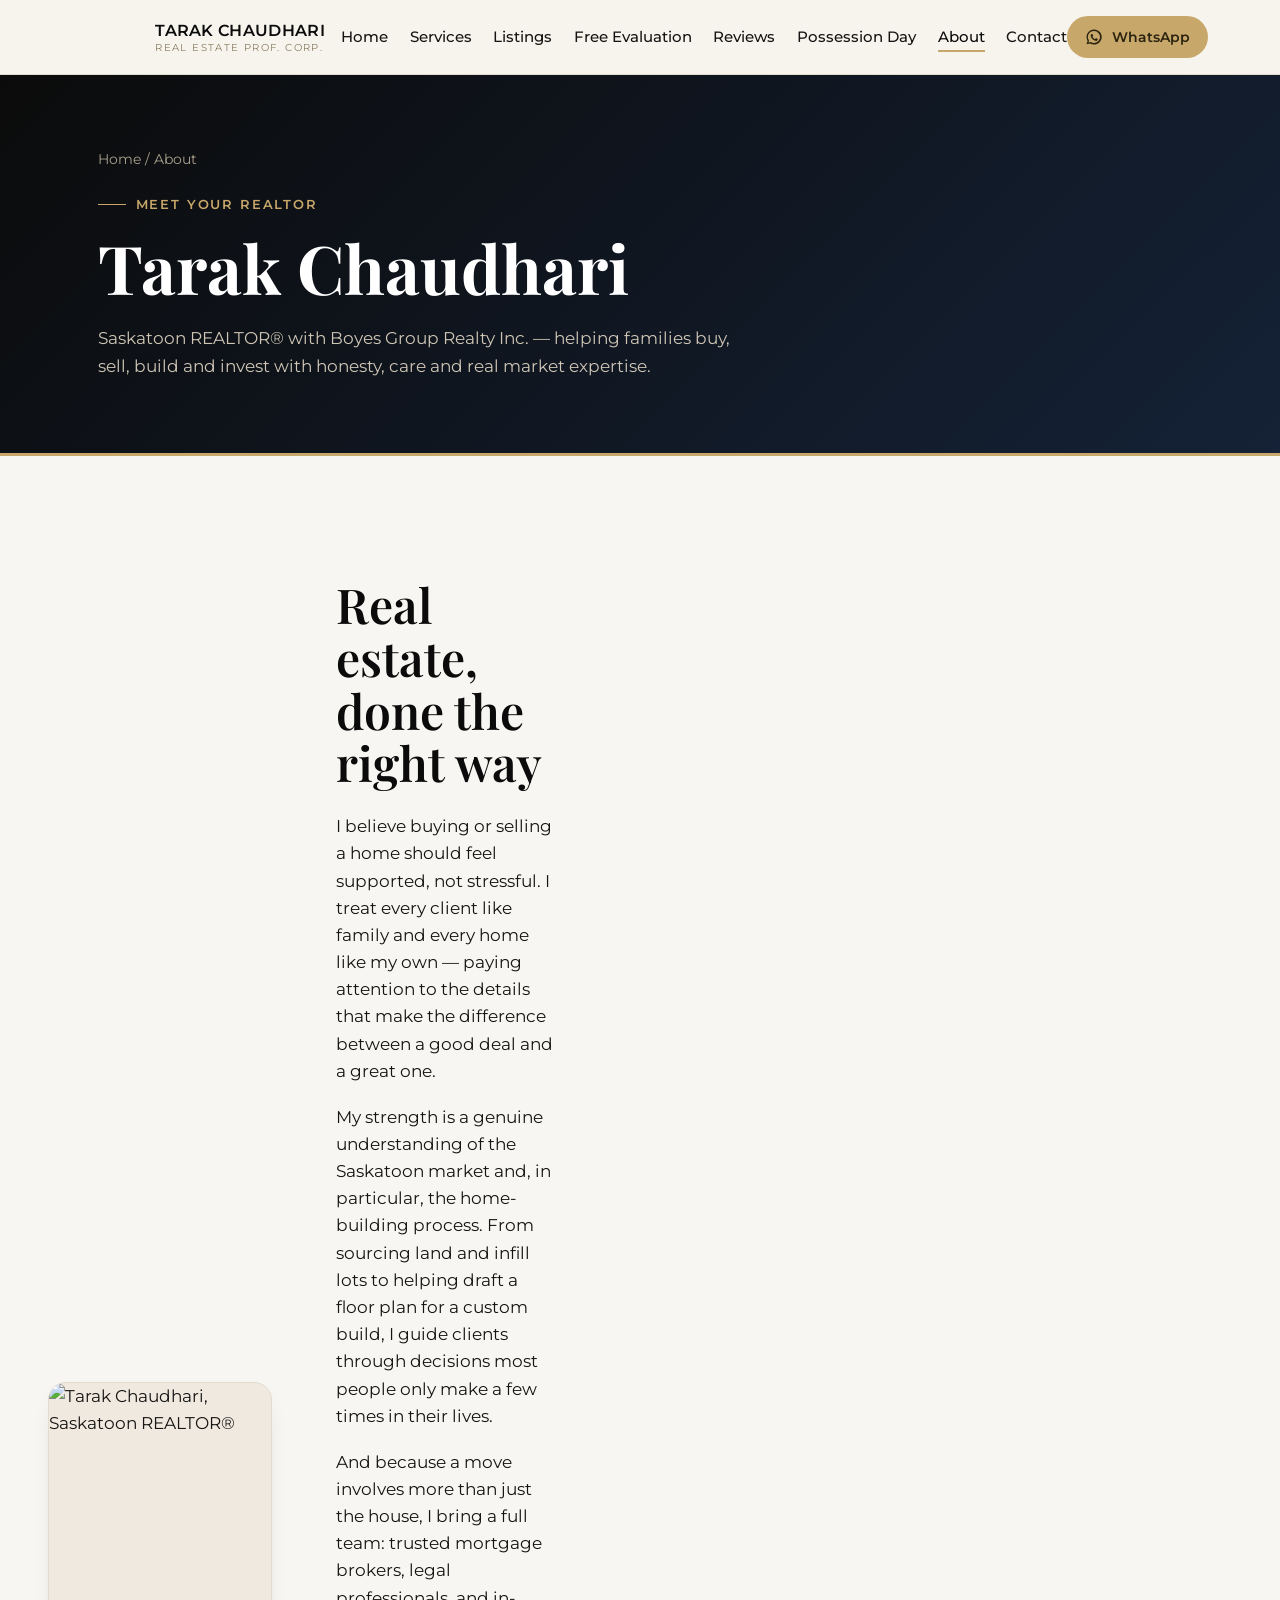
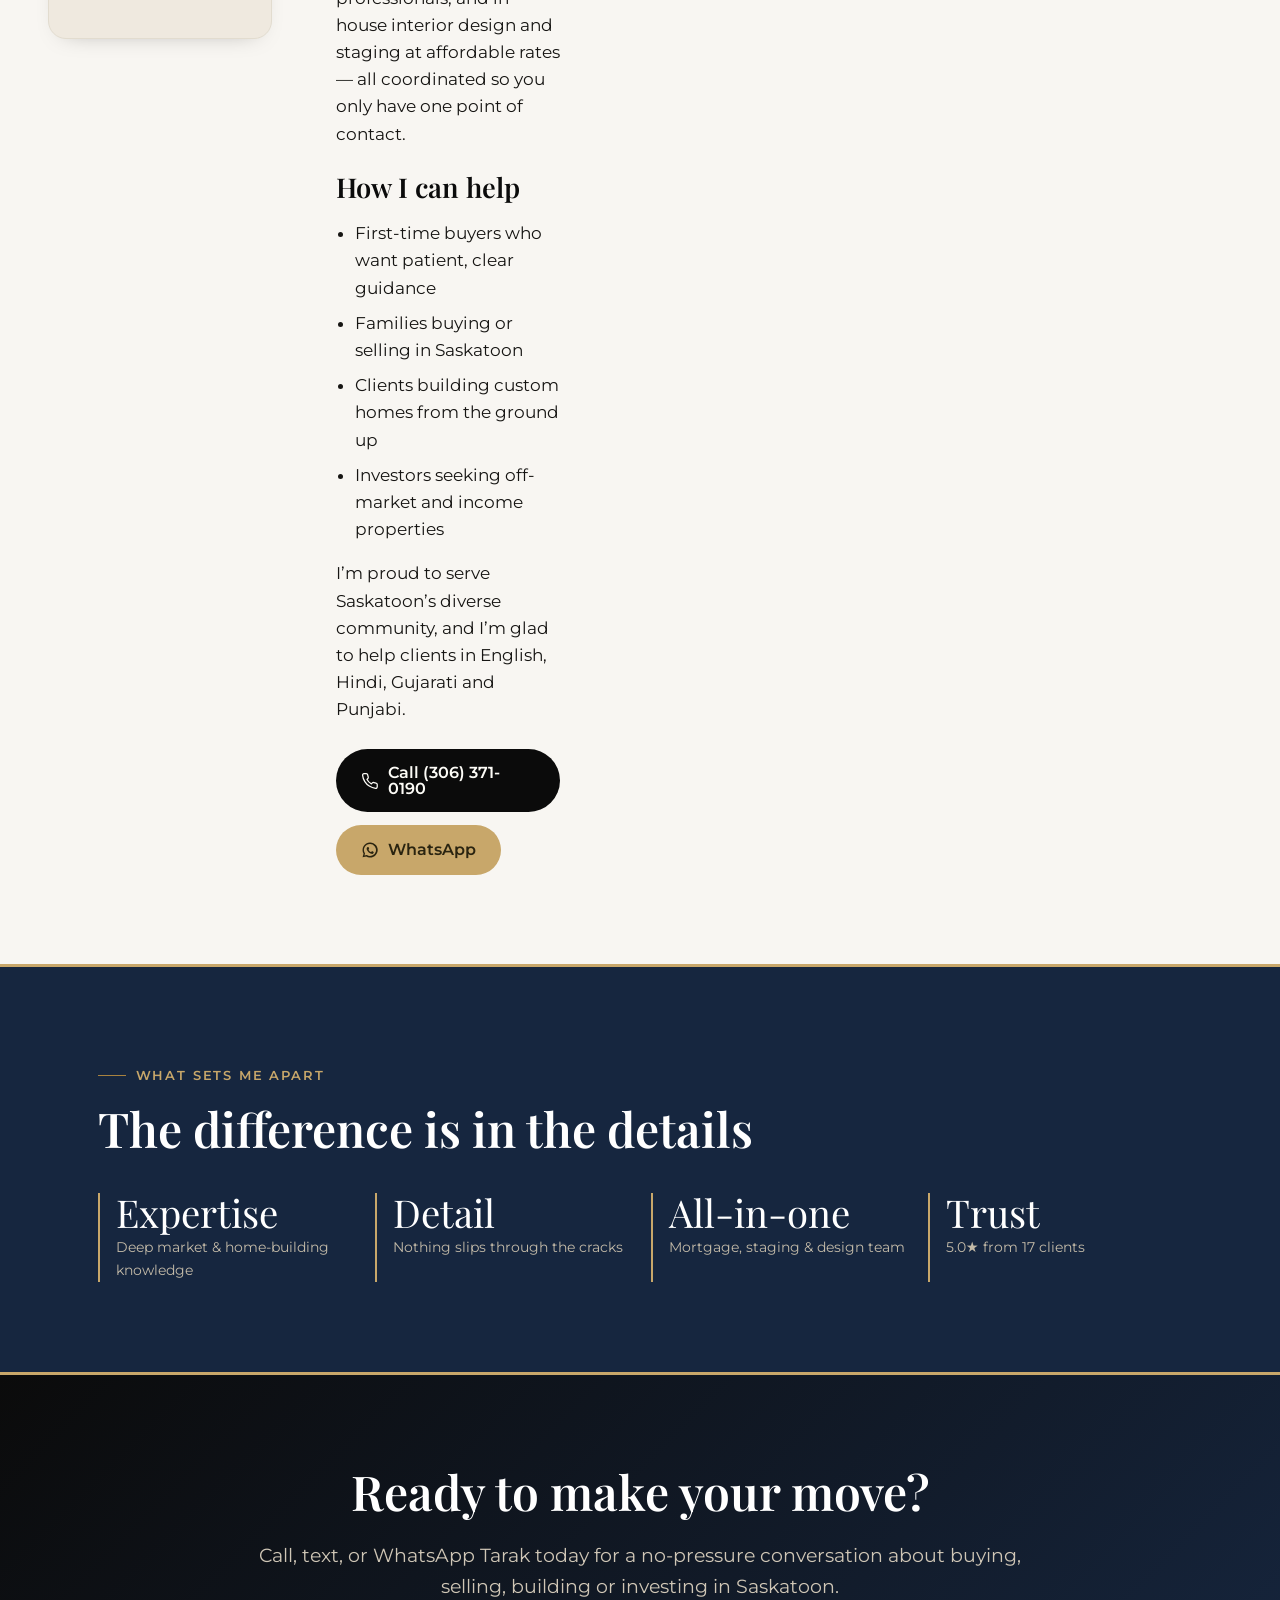
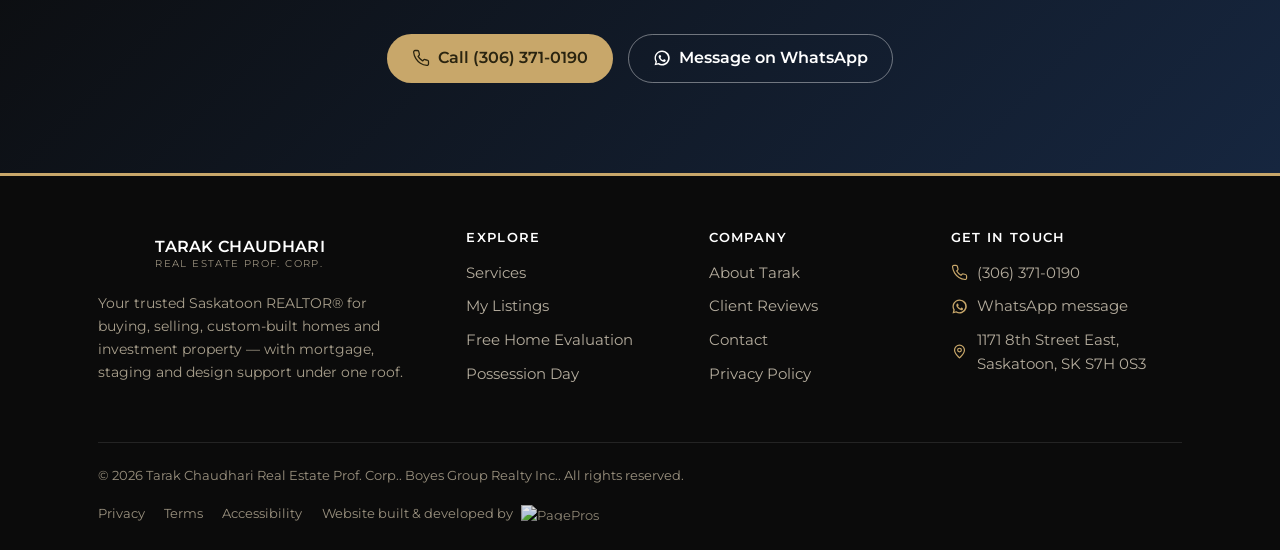
==== about.html @ 8db0b5f3 "Add files via upload" ====
<!DOCTYPE html>
<html lang="en-CA">
<head>
<meta charset="utf-8">
<meta name="viewport" content="width=device-width, initial-scale=1, viewport-fit=cover">
<title>About Tarak Chaudhari | Saskatoon REALTOR® — Boyes Group Realty</title>
<meta name="description" content="Meet Tarak Chaudhari, a Saskatoon REALTOR® with Boyes Group Realty. Deep market and home-building expertise, plus mortgage, staging and design support.">
<link rel="canonical" href="https://tarakchaudhari.ca/about.html">
<meta name="robots" content="index,follow">
<meta name="author" content="Tarak Chaudhari">
<meta name="geo.region" content="CA-SK"><meta name="geo.placename" content="Saskatoon">
<meta property="og:type" content="website">
<meta property="og:title" content="About Tarak Chaudhari | Saskatoon REALTOR® — Boyes Group Realty">
<meta property="og:description" content="Meet Tarak Chaudhari, a Saskatoon REALTOR® with Boyes Group Realty. Deep market and home-building expertise, plus mortgage, staging and design support.">
<meta property="og:url" content="https://tarakchaudhari.ca/about.html">
<meta property="og:site_name" content="Tarak Chaudhari Real Estate Prof. Corp.">
<meta property="og:image" content="https://tarakchaudhari.ca/images/tarak-headshot.jpg">
<meta property="og:locale" content="en_CA">
<meta name="twitter:card" content="summary_large_image">
<meta name="twitter:title" content="About Tarak Chaudhari | Saskatoon REALTOR® — Boyes Group Realty">
<meta name="twitter:description" content="Meet Tarak Chaudhari, a Saskatoon REALTOR® with Boyes Group Realty. Deep market and home-building expertise, plus mortgage, staging and design support.">
<meta name="twitter:image" content="https://tarakchaudhari.ca/images/tarak-headshot.jpg">
<link rel="icon" href="data:image/svg+xml,%3Csvg xmlns='http://www.w3.org/2000/svg' viewBox='0 0 100 100'%3E%3Crect width='100' height='100' rx='20' fill='%230b0b0b'/%3E%3Cpath d='M58 24 H80 V46' fill='none' stroke='%23c8a76a' stroke-width='3'/%3E%3Cpath d='M42 76 H20 V54' fill='none' stroke='%23c8a76a' stroke-width='3'/%3E%3Ctext x='50' y='64' font-family='Georgia,serif' font-weight='600' font-size='40' fill='%23ffffff' text-anchor='middle'%3ETC%3C/text%3E%3C/svg%3E">
<link rel="preconnect" href="https://fonts.googleapis.com">
<link rel="preconnect" href="https://fonts.gstatic.com" crossorigin>
<link href="https://fonts.googleapis.com/css2?family=Playfair+Display:ital,wght@0,400;0,500;0,600;0,700;1,400;1,500&family=Montserrat:wght@400;500;600;700&display=swap" rel="stylesheet">
<link rel="stylesheet" href="styles.css">
<script type="application/ld+json">{"@context": "https://schema.org", "@type": "BreadcrumbList", "itemListElement": [{"@type": "ListItem", "position": 1, "name": "Home", "item": "https://tarakchaudhari.ca/index.html"}, {"@type": "ListItem", "position": 2, "name": "About", "item": "https://tarakchaudhari.ca/about.html"}]}</script>
<script type="application/ld+json">{"@context": "https://schema.org", "@type": "Person", "name": "Tarak Chaudhari", "jobTitle": "REALTOR®", "worksFor": {"@type": "Organization", "name": "Boyes Group Realty Inc."}, "telephone": "+13063710190", "image": "https://tarakchaudhari.ca/images/tarak-headshot.jpg", "knowsLanguage": ["English", "Hindi", "Gujarati", "Punjabi"], "sameAs": ["https://www.facebook.com/tarak.chaudhari.3", "https://www.instagram.com/tarak0190/"]}</script>
</head>
<body>
<header class="site-header">
  <div class="wrap nav">
    <a class="brand" href="index.html" aria-label="Tarak Chaudhari Real Estate Prof. Corp. home">
      <span class="mono-img" aria-hidden="true"></span>
      <span>Tarak Chaudhari<small>Real Estate Prof. Corp.</small></span>
    </a>
    <nav aria-label="Primary">
      <ul class="nav-links"><li><a href="index.html">Home</a></li><li><a href="services.html">Services</a></li><li><a href="listings.html">Listings</a></li><li><a href="evaluation.html">Free Evaluation</a></li><li><a href="testimonials.html">Reviews</a></li><li><a href="possession.html">Possession Day</a></li><li><a href="about.html" class="active">About</a></li><li><a href="contact.html">Contact</a></li></ul>
    </nav>
    <div class="nav-cta">
      <a class="btn btn-ghost" href="tel:+13063710190"><svg viewBox="0 0 24 24" fill="none" stroke="currentColor" stroke-width="1.7" stroke-linecap="round" stroke-linejoin="round"><path d="M22 16.9v3a2 2 0 0 1-2.2 2 19.8 19.8 0 0 1-8.6-3 19.5 19.5 0 0 1-6-6 19.8 19.8 0 0 1-3-8.6A2 2 0 0 1 4.1 2h3a2 2 0 0 1 2 1.7c.1 1 .4 1.9.7 2.8a2 2 0 0 1-.5 2.1L8.1 9.9a16 16 0 0 0 6 6l1.3-1.3a2 2 0 0 1 2.1-.5c.9.3 1.8.6 2.8.7a2 2 0 0 1 1.7 2z"/></svg> (306) 371-0190</a>
      <a class="btn btn-gold" href="https://wa.me/13063710190" target="_blank" rel="noopener" aria-label="Message on WhatsApp"><svg viewBox="0 0 24 24" fill="currentColor"><path d="M12 2a10 10 0 0 0-8.6 15l-1.3 4.8 4.9-1.3A10 10 0 1 0 12 2zm0 2a8 8 0 1 1-4.2 14.8l-.3-.2-2.9.8.8-2.8-.2-.3A8 8 0 0 1 12 4zm4.6 10.3c-.2-.1-1.4-.7-1.6-.8s-.4-.1-.5.1-.6.8-.8 1-.3.2-.5.1a6.5 6.5 0 0 1-1.9-1.2 7.2 7.2 0 0 1-1.3-1.7c-.1-.2 0-.4.1-.5l.4-.4.3-.4v-.4c0-.1-.5-1.3-.7-1.8s-.4-.4-.5-.4h-.5a.9.9 0 0 0-.7.3 2.8 2.8 0 0 0-.9 2.1 4.9 4.9 0 0 0 1 2.6 11 11 0 0 0 4.3 3.8c2 .8 2 .6 2.4.5a2.4 2.4 0 0 0 1.6-1.1 2 2 0 0 0 .1-1.1z"/></svg> <span class="wa-txt">WhatsApp</span></a>
    </div>
    <button class="nav-toggle" aria-label="Menu" aria-expanded="false"><span></span><span></span><span></span></button>
  </div>
</header>

<section class="page-hero">
  <div class="wrap">
    <div class="crumb"><a href="index.html">Home</a> / About</div>
    <span class="eyebrow">Meet your realtor</span>
    <h1>Tarak Chaudhari</h1>
    <p>Saskatoon REALTOR® with Boyes Group Realty Inc. — helping families buy, sell, build and invest with honesty, care and real market expertise.</p>
  </div>
</section>

<section class="split">
  <div class="wrap split">
    <div class="split-media" style="aspect-ratio:4/4.6"><img src="images/tarak-headshot.jpg" alt="Tarak Chaudhari, Saskatoon REALTOR®"></div>
    <div class="prose">
      <h2>Real estate, done the right way</h2>
      <p>I believe buying or selling a home should feel supported, not stressful. I treat every client like family and every home like my own — paying attention to the details that make the difference between a good deal and a great one.</p>
      <p>My strength is a genuine understanding of the Saskatoon market and, in particular, the home-building process. From sourcing land and infill lots to helping draft a floor plan for a custom build, I guide clients through decisions most people only make a few times in their lives.</p>
      <p>And because a move involves more than just the house, I bring a full team: trusted mortgage brokers, legal professionals, and in-house interior design and staging at affordable rates — all coordinated so you only have one point of contact.</p>
      <h3>How I can help</h3>
      <ul>
        <li>First-time buyers who want patient, clear guidance</li>
        <li>Families buying or selling in Saskatoon</li>
        <li>Clients building custom homes from the ground up</li>
        <li>Investors seeking off-market and income properties</li>
      </ul>
      <p>I’m proud to serve Saskatoon’s diverse community, and I’m glad to help clients in English, Hindi, Gujarati and Punjabi.</p>
      <div style="margin-top:1.6rem;display:flex;gap:.8rem;flex-wrap:wrap">
        <a class="btn btn-primary" href="tel:+13063710190"><svg viewBox="0 0 24 24" fill="none" stroke="currentColor" stroke-width="1.7" stroke-linecap="round" stroke-linejoin="round"><path d="M22 16.9v3a2 2 0 0 1-2.2 2 19.8 19.8 0 0 1-8.6-3 19.5 19.5 0 0 1-6-6 19.8 19.8 0 0 1-3-8.6A2 2 0 0 1 4.1 2h3a2 2 0 0 1 2 1.7c.1 1 .4 1.9.7 2.8a2 2 0 0 1-.5 2.1L8.1 9.9a16 16 0 0 0 6 6l1.3-1.3a2 2 0 0 1 2.1-.5c.9.3 1.8.6 2.8.7a2 2 0 0 1 1.7 2z"/></svg> Call (306) 371-0190</a>
        <a class="btn btn-gold" href="https://wa.me/13063710190" target="_blank" rel="noopener"><svg viewBox="0 0 24 24" fill="currentColor"><path d="M12 2a10 10 0 0 0-8.6 15l-1.3 4.8 4.9-1.3A10 10 0 1 0 12 2zm0 2a8 8 0 1 1-4.2 14.8l-.3-.2-2.9.8.8-2.8-.2-.3A8 8 0 0 1 12 4zm4.6 10.3c-.2-.1-1.4-.7-1.6-.8s-.4-.1-.5.1-.6.8-.8 1-.3.2-.5.1a6.5 6.5 0 0 1-1.9-1.2 7.2 7.2 0 0 1-1.3-1.7c-.1-.2 0-.4.1-.5l.4-.4.3-.4v-.4c0-.1-.5-1.3-.7-1.8s-.4-.4-.5-.4h-.5a.9.9 0 0 0-.7.3 2.8 2.8 0 0 0-.9 2.1 4.9 4.9 0 0 0 1 2.6 11 11 0 0 0 4.3 3.8c2 .8 2 .6 2.4.5a2.4 2.4 0 0 0 1.6-1.1 2 2 0 0 0 .1-1.1z"/></svg> WhatsApp</a>
      </div>
    </div>
  </div>
</section>

<section class="band">
  <div class="wrap">
    <span class="eyebrow" style="color:var(--gold)">What sets me apart</span>
    <h2>The difference is in the details</h2>
    <div class="band-grid">
      <div class="band-stat"><div class="n">Expertise</div><div class="l">Deep market &amp; home-building knowledge</div></div>
      <div class="band-stat"><div class="n">Detail</div><div class="l">Nothing slips through the cracks</div></div>
      <div class="band-stat"><div class="n">All-in-one</div><div class="l">Mortgage, staging &amp; design team</div></div>
      <div class="band-stat"><div class="n">Trust</div><div class="l">5.0★ from 17 clients</div></div>
    </div>
  </div>
</section>

<section class="cta-final">
  <div class="wrap">
    <h2>Ready to make your move?</h2>
    <p class="lead">Call, text, or WhatsApp Tarak today for a no-pressure conversation about buying, selling, building or investing in Saskatoon.</p>
    <div class="cta-row">
      <a class="btn btn-gold" href="tel:+13063710190"><svg viewBox="0 0 24 24" fill="none" stroke="currentColor" stroke-width="1.7" stroke-linecap="round" stroke-linejoin="round"><path d="M22 16.9v3a2 2 0 0 1-2.2 2 19.8 19.8 0 0 1-8.6-3 19.5 19.5 0 0 1-6-6 19.8 19.8 0 0 1-3-8.6A2 2 0 0 1 4.1 2h3a2 2 0 0 1 2 1.7c.1 1 .4 1.9.7 2.8a2 2 0 0 1-.5 2.1L8.1 9.9a16 16 0 0 0 6 6l1.3-1.3a2 2 0 0 1 2.1-.5c.9.3 1.8.6 2.8.7a2 2 0 0 1 1.7 2z"/></svg> Call (306) 371-0190</a>
      <a class="btn btn-ghost" style="color:#fff;border-color:rgba(255,255,255,.4)" href="https://wa.me/13063710190" target="_blank" rel="noopener"><svg viewBox="0 0 24 24" fill="currentColor"><path d="M12 2a10 10 0 0 0-8.6 15l-1.3 4.8 4.9-1.3A10 10 0 1 0 12 2zm0 2a8 8 0 1 1-4.2 14.8l-.3-.2-2.9.8.8-2.8-.2-.3A8 8 0 0 1 12 4zm4.6 10.3c-.2-.1-1.4-.7-1.6-.8s-.4-.1-.5.1-.6.8-.8 1-.3.2-.5.1a6.5 6.5 0 0 1-1.9-1.2 7.2 7.2 0 0 1-1.3-1.7c-.1-.2 0-.4.1-.5l.4-.4.3-.4v-.4c0-.1-.5-1.3-.7-1.8s-.4-.4-.5-.4h-.5a.9.9 0 0 0-.7.3 2.8 2.8 0 0 0-.9 2.1 4.9 4.9 0 0 0 1 2.6 11 11 0 0 0 4.3 3.8c2 .8 2 .6 2.4.5a2.4 2.4 0 0 0 1.6-1.1 2 2 0 0 0 .1-1.1z"/></svg> Message on WhatsApp</a>
    </div>
  </div>
</section>
<footer class="site-footer">
  <div class="wrap">
    <div class="foot-grid">
      <div class="foot-brand">
        <a class="brand" href="index.html"><span class="mono-img" aria-hidden="true"></span><span>Tarak Chaudhari<small>Real Estate Prof. Corp.</small></span></a>
        <p>Your trusted Saskatoon REALTOR® for buying, selling, custom-built homes and investment property — with mortgage, staging and design support under one roof.</p>
      </div>
      <div><h4>Explore</h4><ul><li><a href="services.html">Services</a></li><li><a href="listings.html">My Listings</a></li><li><a href="evaluation.html">Free Home Evaluation</a></li><li><a href="possession.html">Possession Day</a></li></ul></div><div><h4>Company</h4><ul><li><a href="about.html">About Tarak</a></li><li><a href="testimonials.html">Client Reviews</a></li><li><a href="contact.html">Contact</a></li><li><a href="privacy.html">Privacy Policy</a></li></ul></div>
      <div class="foot-contact">
        <h4>Get in touch</h4>
        <ul>
          <li><a href="tel:+13063710190"><svg viewBox="0 0 24 24" fill="none" stroke="currentColor" stroke-width="1.7" stroke-linecap="round" stroke-linejoin="round"><path d="M22 16.9v3a2 2 0 0 1-2.2 2 19.8 19.8 0 0 1-8.6-3 19.5 19.5 0 0 1-6-6 19.8 19.8 0 0 1-3-8.6A2 2 0 0 1 4.1 2h3a2 2 0 0 1 2 1.7c.1 1 .4 1.9.7 2.8a2 2 0 0 1-.5 2.1L8.1 9.9a16 16 0 0 0 6 6l1.3-1.3a2 2 0 0 1 2.1-.5c.9.3 1.8.6 2.8.7a2 2 0 0 1 1.7 2z"/></svg><span>(306) 371-0190</span></a></li>
          <li><a href="https://wa.me/13063710190" target="_blank" rel="noopener"><svg viewBox="0 0 24 24" fill="currentColor"><path d="M12 2a10 10 0 0 0-8.6 15l-1.3 4.8 4.9-1.3A10 10 0 1 0 12 2zm0 2a8 8 0 1 1-4.2 14.8l-.3-.2-2.9.8.8-2.8-.2-.3A8 8 0 0 1 12 4zm4.6 10.3c-.2-.1-1.4-.7-1.6-.8s-.4-.1-.5.1-.6.8-.8 1-.3.2-.5.1a6.5 6.5 0 0 1-1.9-1.2 7.2 7.2 0 0 1-1.3-1.7c-.1-.2 0-.4.1-.5l.4-.4.3-.4v-.4c0-.1-.5-1.3-.7-1.8s-.4-.4-.5-.4h-.5a.9.9 0 0 0-.7.3 2.8 2.8 0 0 0-.9 2.1 4.9 4.9 0 0 0 1 2.6 11 11 0 0 0 4.3 3.8c2 .8 2 .6 2.4.5a2.4 2.4 0 0 0 1.6-1.1 2 2 0 0 0 .1-1.1z"/></svg><span>WhatsApp message</span></a></li>
          <li><a href="https://maps.google.com/?q=1171+8th+Street+East,+Saskatoon,+SK+S7H+0S3" target="_blank" rel="noopener"><svg viewBox="0 0 24 24" fill="none" stroke="currentColor" stroke-width="1.7" stroke-linecap="round" stroke-linejoin="round"><path d="M12 21s7-6.2 7-11a7 7 0 1 0-14 0c0 4.8 7 11 7 11z"/><circle cx="12" cy="10" r="2.6"/></svg><span>1171 8th Street East, Saskatoon, SK S7H 0S3</span></a></li>
        </ul>
      </div>
    </div>
    <div class="foot-bottom">
      <span>© <span id="year">2026</span> Tarak Chaudhari Real Estate Prof. Corp.. Boyes Group Realty Inc.. All rights reserved.</span>
      <span style="display:flex;gap:1.2rem;align-items:center;flex-wrap:wrap">
        <a href="privacy.html">Privacy</a><a href="terms.html">Terms</a><a href="accessibility.html">Accessibility</a>
        <a class="built-by" href="https://pagepros.io" target="_blank" rel="noopener">
          Website built &amp; developed by <img src="images/pagepros-logo-white.png" alt="PagePros">
        </a>
      </span>
    </div>
  </div>
</footer>
<script src="main.js"></script>
</body>
</html>
---- styles.css ----
/* ============================================================
   Tarak Chaudhari Real Estate Prof. Corp. — site styles
   Palette: black / charcoal / gold on warm off-white
   Type: Playfair Display (display serif) + Montserrat (UI/body)
   ============================================================ */

:root{
  --ink:#0b0b0b;        /* near-black — brand anchor */
  --ink-800:#0b0b0b31;
  --ink-soft:#2a2a2a;   /* charcoal */
  --gold:#c8a76a;        /* brand gold */
  --gold-deep:#a8823f;
  --gold-bright:#d9b878;
  --navy:#16263f;        /* deep navy — secondary dark */
  --navy-soft:#1f3350;
  --sage:#8a7d64;        /* muted taupe for secondary on dark */
  --bone:#f8f6f2;        /* page background (off-white) */
  --bone-2:#efe9df;
  --champagne-bg:#f2ebdd; /* warm tinted section bg */
  --paper:#fffefb;
  --char:#161513;        /* text */
  --char-60:#56524b;
  --line:#e2dccf;
  --champagne:#e9dcc5;
  --white:#ffffff;
  --shadow:0 18px 50px -24px rgba(11,11,11,.4);
  --shadow-sm:0 8px 24px -16px rgba(11,11,11,.35);
  --radius:14px;
  --maxw:1180px;
  color-scheme: light;
}

*{box-sizing:border-box}
html{scroll-behavior:smooth; -webkit-text-size-adjust:100%}
body{
  margin:0;
  background:var(--bone);
  color:var(--char);
  font-family:"Montserrat",system-ui,-apple-system,"Segoe UI",Roboto,sans-serif;
  font-size:17px;
  line-height:1.6;
  -webkit-font-smoothing:antialiased;
}
@media (prefers-reduced-motion: reduce){
  *{animation:none!important;transition:none!important;scroll-behavior:auto!important}
}

h1,h2,h3,h4{
  font-family:"Playfair Display",Georgia,"Times New Roman",serif;
  font-weight:600;
  line-height:1.1;
  letter-spacing:0;
  color:var(--ink);
  margin:0 0 .5em;
}
h1{font-size:clamp(2.5rem,5.6vw,4.2rem);font-weight:700}
h2{font-size:clamp(2rem,4vw,3rem)}
h3{font-size:clamp(1.3rem,2.4vw,1.7rem)}
p{margin:0 0 1.1em}
a{color:var(--ink);text-decoration:none}
img{max-width:100%;display:block}

.wrap{max-width:var(--maxw);margin:0 auto;padding:0 clamp(20px,5vw,48px)}
.eyebrow{
  font-family:"Montserrat",sans-serif;
  font-size:.82rem;font-weight:600;letter-spacing:.14em;
  text-transform:uppercase;color:var(--gold-deep);
  display:inline-flex;align-items:center;gap:.6rem;margin:0 0 1rem;
}
.eyebrow::before{content:"";width:28px;height:1px;background:var(--gold-deep)}
.lead{font-size:1.18rem;color:var(--char-60);max-width:60ch}

/* buttons */
.btn{
  display:inline-flex;align-items:center;gap:.55rem;
  font-family:"Montserrat",sans-serif;font-weight:600;font-size:1rem;
  padding:.92rem 1.5rem;border-radius:999px;cursor:pointer;
  border:1.5px solid transparent;transition:transform .18s ease, background .18s ease, color .18s ease,border-color .18s ease;
  line-height:1;
}
.btn:hover{transform:translateY(-2px)}
.btn-primary{background:var(--ink);color:#fdfcf7}
.btn-primary:hover{background:var(--ink-soft)}
.btn-gold{background:var(--gold);color:#2a2410}
.btn-gold:hover{background:var(--gold-deep);color:#fff}
.btn-ghost{background:transparent;color:var(--ink);border-color:var(--line)}
.btn-ghost:hover{border-color:var(--ink);background:rgba(11,11,11,.05)}
.btn svg{width:18px;height:18px}

/* ---------- header ---------- */
.site-header{
  position:sticky;top:0;z-index:60;
  background:rgba(246,243,236,.82);
  backdrop-filter:saturate(1.3) blur(12px);
  border-bottom:1px solid var(--line);
}
.nav{display:flex;align-items:center;justify-content:space-between;height:74px}
.brand{display:flex;align-items:center;gap:.7rem;font-family:"Montserrat",sans-serif;font-weight:600;color:var(--ink);font-size:1.02rem;letter-spacing:.02em;line-height:1.15;flex:none;margin-right:1rem;text-transform:uppercase}
.brand .mono-img{width:46px;height:46px;flex:none;display:block;background:url("images/tc-monogram-dark.png") center/contain no-repeat}
.brand small{display:block;font-family:"Montserrat",sans-serif;font-weight:400;font-size:.62rem;letter-spacing:.14em;text-transform:uppercase;color:var(--sage);margin-top:2px}
.nav-links{display:flex;align-items:center;gap:1.35rem;list-style:none;margin:0;padding:0}
.nav-links a{font-size:.92rem;font-weight:500;color:var(--char);position:relative;white-space:nowrap}
.nav-links a:hover{color:var(--ink)}
.nav-links a.active{color:var(--ink)}
.nav-links a.active::after{content:"";position:absolute;left:0;right:0;bottom:-6px;height:2px;background:var(--gold)}
.nav-cta{display:flex;align-items:center;gap:.6rem;flex:none}
.nav-cta .btn{padding:.7rem 1.05rem;font-size:.9rem;white-space:nowrap}
.nav-toggle{display:none;background:none;border:0;cursor:pointer;padding:8px}
.nav-toggle span{display:block;width:24px;height:2px;background:var(--ink);margin:5px 0;transition:.25s}
.nav-cta .btn-ghost{display:none}
@media (min-width:1400px){.nav-cta .btn-ghost{display:inline-flex}}
@media (max-width:1040px){
  .nav-links{display:none}
  .nav-toggle{display:block}
  .nav-links.open{
    display:flex;flex-direction:column;position:absolute;top:74px;left:0;right:0;
    background:var(--bone);border-bottom:1px solid var(--line);padding:1.2rem 24px 1.6rem;gap:1.1rem;align-items:flex-start;z-index:70;
  }
  .nav-links.open a{font-size:1.05rem}
}
@media (max-width:480px){
  .nav .wa-txt{display:none}
  .nav-cta .btn-gold{padding:.7rem .8rem}
  .brand small{font-size:.56rem;letter-spacing:.1em}
  .brand{font-size:.95rem}
}

/* ---------- hero ---------- */
.hero{position:relative;overflow:hidden;padding:clamp(3rem,7vw,5.5rem) 0 clamp(3rem,6vw,5rem)}
.hero-grid{display:grid;grid-template-columns:1.05fr .95fr;gap:clamp(2rem,5vw,4.5rem);align-items:center}
.hero h1{margin-bottom:.4em}
.hero .lead{margin-bottom:1.8rem}
.hero-cta{display:flex;flex-wrap:wrap;gap:.8rem;margin-bottom:2.2rem}
.hero-stats{display:flex;gap:2.4rem;flex-wrap:wrap;border-top:1px solid var(--line);padding-top:1.5rem}
.stat .n{font-family:"Playfair Display",serif;font-size:2.1rem;color:var(--ink);line-height:1}
.stat .l{font-size:.86rem;color:var(--char-60);margin-top:.3rem}
.hero-media{position:relative}
.hero-media .photo{
  border-radius:20px;overflow:hidden;box-shadow:var(--shadow);
  border:1px solid var(--line);background:var(--bone-2);
  aspect-ratio:4/4.6;
}
.hero-media .photo img{width:100%;height:100%;object-fit:cover;object-position:center top}
.hero-badge{
  position:absolute;left:-18px;bottom:26px;background:var(--paper);
  border:1px solid var(--line);border-radius:14px;padding:.85rem 1.1rem;box-shadow:var(--shadow-sm);
  display:flex;align-items:center;gap:.7rem;max-width:230px;
}
.hero-badge .stars{color:var(--gold);font-size:.95rem;letter-spacing:1px}
.hero-badge b{font-family:"Playfair Display",serif;font-size:1.5rem;color:var(--ink);line-height:1}
.hero-badge small{display:block;font-size:.76rem;color:var(--char-60)}
@media (max-width:860px){
  .hero-grid{grid-template-columns:1fr;gap:2.4rem}
  .hero-media{max-width:460px;order:-1}
}

/* ---------- trust strip ---------- */
.trust{background:var(--ink);color:#ece7de;border-bottom:2px solid var(--gold)}
.trust .wrap{display:flex;flex-wrap:wrap;gap:1.4rem 2.6rem;align-items:center;justify-content:space-between;padding-top:1.3rem;padding-bottom:1.3rem}
.trust span{font-size:.95rem;display:inline-flex;align-items:center;gap:.55rem;color:#d7cfc0}
.trust svg{width:18px;height:18px;color:var(--gold);flex:none}

/* ---------- sections ---------- */
section{padding:clamp(3.4rem,7vw,6rem) 0}
.section-head{max-width:64ch;margin-bottom:2.8rem}
.section-head.center{margin-inline:auto;text-align:center}
.section-head.center .eyebrow{justify-content:center}

/* services */
.svc-grid{display:grid;grid-template-columns:repeat(3,1fr);gap:1.3rem}
.svc{
  background:var(--paper);border:1px solid var(--line);border-radius:var(--radius);
  padding:1.7rem 1.6rem;transition:transform .2s ease,box-shadow .2s ease,border-color .2s ease;
}
.svc:hover{transform:translateY(-4px);box-shadow:var(--shadow-sm);border-color:#c9c0ab}
.svc .ic{width:46px;height:46px;border-radius:11px;background:rgba(200,167,106,.14);color:var(--gold-deep);display:grid;place-items:center;margin-bottom:1rem}
.svc .ic svg{width:24px;height:24px}
.svc h3{font-size:1.24rem;margin-bottom:.4rem}
.svc p{font-size:.97rem;color:var(--char-60);margin:0}
@media (max-width:860px){.svc-grid{grid-template-columns:1fr 1fr}}
@media (max-width:560px){.svc-grid{grid-template-columns:1fr}}

/* feature split */
.split{display:grid;grid-template-columns:1fr 1fr;gap:clamp(2rem,5vw,4rem);align-items:center}
.split.alt{background:var(--paper)}
.split-media{border-radius:18px;overflow:hidden;border:1px solid var(--line);box-shadow:var(--shadow-sm);aspect-ratio:5/4;background:var(--bone-2)}
.split-media img{width:100%;height:100%;object-fit:cover}
.check-list{list-style:none;margin:1.2rem 0 1.8rem;padding:0;display:grid;gap:.8rem}
.check-list li{display:flex;gap:.7rem;align-items:flex-start;font-size:1rem}
.check-list svg{width:22px;height:22px;color:var(--gold-deep);flex:none;margin-top:1px}
@media (max-width:820px){.split{grid-template-columns:1fr}.split-media{max-width:520px}}

/* band */
.band{background:var(--navy);color:#eaeef5;border-top:3px solid var(--gold);position:relative}
.band h2{color:#fff}
.band .lead{color:#cfc6b6}
.band-grid{display:grid;grid-template-columns:repeat(4,1fr);gap:1.4rem;margin-top:2.4rem}
.band-stat{border-left:2px solid var(--gold);padding-left:1rem}
.band-stat .n{font-family:"Playfair Display",serif;font-size:2.4rem;color:#fff;line-height:1}
.band-stat .l{font-size:.9rem;color:#c3baa8;margin-top:.3rem}
@media (max-width:760px){.band-grid{grid-template-columns:1fr 1fr}}

/* steps */
.steps{display:grid;grid-template-columns:repeat(4,1fr);gap:1.3rem;counter-reset:step}
.step{position:relative;padding-top:2.6rem}
.step::before{counter-increment:step;content:counter(step);position:absolute;top:0;left:0;font-family:"Playfair Display",serif;font-size:1.5rem;color:var(--gold-deep);width:46px;height:46px;border:1.5px solid var(--gold);border-radius:50%;display:grid;place-items:center}
.step h3{font-size:1.16rem;margin-bottom:.35rem}
.step p{font-size:.95rem;color:var(--char-60);margin:0}
@media (max-width:860px){.steps{grid-template-columns:1fr 1fr}}
@media (max-width:480px){.steps{grid-template-columns:1fr}}

/* testimonials */
.tgrid{display:grid;grid-template-columns:repeat(3,1fr);gap:1.3rem}
.tcard{background:var(--paper);border:1px solid var(--line);border-radius:var(--radius);padding:1.6rem;display:flex;flex-direction:column}
.tcard .stars{color:var(--gold);letter-spacing:2px;margin-bottom:.8rem;font-size:.95rem}
.tcard p{font-size:.98rem;color:#3a382f;flex:1}
.tcard .who{display:flex;align-items:center;gap:.7rem;margin-top:1.1rem;padding-top:1.1rem;border-top:1px solid var(--line)}
.tcard .av{width:40px;height:40px;border-radius:50%;background:var(--navy);color:var(--gold);display:grid;place-items:center;font-weight:600;font-family:"Playfair Display",serif;flex:none}
.tcard .who b{display:block;font-family:"Montserrat",sans-serif;font-size:.95rem;color:var(--char)}
.tcard .who small{color:var(--char-60);font-size:.82rem}
@media (max-width:860px){.tgrid{grid-template-columns:1fr}}

/* cta band */
.cta-final{background:linear-gradient(135deg,#0b0b0b 0%,#16263f 100%);color:#f1ece3;text-align:center;border-top:3px solid var(--gold)}
.cta-final h2{color:#fff}
.cta-final .lead{color:#cfc6b6;margin-inline:auto;margin-bottom:2rem}
.cta-row{display:flex;gap:.9rem;justify-content:center;flex-wrap:wrap}

/* ---------- footer ---------- */
.site-footer{background:#0b0b0b;color:#b4ac9d;font-size:.94rem;padding:3.4rem 0 1.6rem;border-top:3px solid var(--gold)}
.foot-grid{display:grid;grid-template-columns:1.6fr 1fr 1fr 1.1fr;gap:2rem}
.foot-brand .brand{color:#fff}
.foot-brand .brand .mono-img{background-image:url("images/tc-monogram-gold.png")}
.foot-brand small{color:#9a917f}
.foot-brand p{color:#a89f8c;font-size:.9rem;margin-top:1rem;max-width:34ch}
.site-footer h4{font-family:"Montserrat",sans-serif;color:#fff;font-size:.82rem;letter-spacing:.1em;text-transform:uppercase;margin:0 0 1rem}
.site-footer ul{list-style:none;margin:0;padding:0;display:grid;gap:.6rem}
.site-footer a{color:#b4ac9d}
.site-footer a:hover{color:var(--gold)}
.foot-contact a{display:flex;gap:.55rem;align-items:center}
.foot-contact svg{width:17px;height:17px;color:var(--gold);flex:none}
.foot-bottom{border-top:1px solid rgba(255,255,255,.1);margin-top:2.6rem;padding-top:1.4rem;display:flex;flex-wrap:wrap;gap:1rem;justify-content:space-between;align-items:center;font-size:.84rem;color:#9a917f}
.foot-bottom a{color:#9a917f}
.foot-bottom a:hover{color:var(--gold)}
.built-by{display:flex;align-items:center;gap:.5rem}
.built-by img{height:16px;width:auto;opacity:.9}
@media (max-width:820px){.foot-grid{grid-template-columns:1fr 1fr}.foot-brand{grid-column:1/-1}}
@media (max-width:480px){.foot-grid{grid-template-columns:1fr}}

/* ---------- page hero (interior) ---------- */
.page-hero{background:linear-gradient(135deg,#0b0b0b 0%,#16263f 120%);color:#f1ece3;padding:clamp(3rem,6vw,4.6rem) 0;border-bottom:3px solid var(--gold)}
.page-hero .eyebrow{color:var(--gold)}
.page-hero .eyebrow::before{background:var(--gold)}
.page-hero h1{color:#fff;margin-bottom:.3em}
.page-hero p{color:#cfc6b6;max-width:60ch;margin:0}
.crumb{font-size:.85rem;color:#a89f8c;margin-bottom:1rem}
.crumb a{color:#a89f8c}.crumb a:hover{color:var(--gold)}

/* forms */
.form-card{background:var(--paper);border:1px solid var(--line);border-radius:18px;padding:clamp(1.6rem,4vw,2.4rem);box-shadow:var(--shadow-sm)}
.field{margin-bottom:1.1rem}
.field label{display:block;font-size:.9rem;font-weight:600;margin-bottom:.4rem;color:var(--ink)}
.field input,.field select,.field textarea{
  width:100%;padding:.8rem .9rem;border:1.5px solid var(--line);border-radius:10px;
  font-family:inherit;font-size:1rem;background:#fff;color:var(--char);transition:border-color .15s;
}
.field input:focus,.field select:focus,.field textarea:focus{outline:none;border-color:var(--ink);box-shadow:0 0 0 3px rgba(11,11,11,.1)}
.field textarea{min-height:120px;resize:vertical}
.grid-2{display:grid;grid-template-columns:1fr 1fr;gap:0 1rem}
@media (max-width:560px){.grid-2{grid-template-columns:1fr}}
.form-note{font-size:.82rem;color:var(--char-60);margin-top:.4rem}

/* generic content */
.prose{max-width:70ch}
.prose h2{margin-top:2rem}
.prose h3{margin-top:1.6rem}
.prose ul{padding-left:1.2rem}
.prose li{margin-bottom:.5rem}
.info-grid{display:grid;grid-template-columns:1fr 1fr;gap:1.3rem;margin-top:1rem}
@media (max-width:700px){.info-grid{grid-template-columns:1fr}}
.info-card{background:var(--paper);border:1px solid var(--line);border-radius:var(--radius);padding:1.5rem}
.info-card h3{font-size:1.15rem;margin-bottom:.4rem}
.info-card p{margin:0;color:var(--char-60);font-size:.96rem}

/* listings placeholder */
.listing-grid{display:grid;grid-template-columns:repeat(3,1fr);gap:1.4rem}
@media (max-width:860px){.listing-grid{grid-template-columns:1fr 1fr}}
@media (max-width:560px){.listing-grid{grid-template-columns:1fr}}
.listing{background:var(--paper);border:1px solid var(--line);border-radius:var(--radius);overflow:hidden}
.listing .ph{aspect-ratio:4/3;background:linear-gradient(135deg,#dfe6df,#eef0e8);display:grid;place-items:center;color:var(--sage);font-family:"Playfair Display",serif}
.listing .body{padding:1.2rem}
.listing .tag{display:inline-block;font-size:.74rem;font-weight:600;letter-spacing:.05em;text-transform:uppercase;color:var(--gold-deep);background:rgba(200,162,74,.12);padding:.25rem .6rem;border-radius:999px;margin-bottom:.6rem}
.listing h3{font-size:1.2rem;margin-bottom:.2rem}
.listing p{font-size:.9rem;color:var(--char-60);margin:0}

/* possession gallery */
.gal{display:grid;grid-template-columns:repeat(3,1fr);gap:1rem}
@media (max-width:860px){.gal{grid-template-columns:1fr 1fr}}
.gal .cell{aspect-ratio:1;border-radius:var(--radius);background:linear-gradient(135deg,#e4ebe4,#f0f1ea);display:grid;place-items:center;color:var(--sage);border:1px solid var(--line);text-align:center;padding:1rem;font-size:.9rem}

/* faq */
.faq{max-width:760px;margin:0 auto}
.faq details{border-bottom:1px solid var(--line);padding:1.1rem 0}
.faq summary{cursor:pointer;font-family:"Playfair Display",serif;font-size:1.18rem;color:var(--ink);list-style:none;display:flex;justify-content:space-between;gap:1rem;align-items:center}
.faq summary::-webkit-details-marker{display:none}
.faq summary::after{content:"+";font-family:"Montserrat";color:var(--gold-deep);font-size:1.5rem;flex:none}
.faq details[open] summary::after{content:"–"}
.faq p{margin:.9rem 0 0;color:var(--char-60)}

/* contact split */
.contact-grid{display:grid;grid-template-columns:1fr 1.1fr;gap:clamp(2rem,5vw,3.4rem);align-items:start}
@media (max-width:820px){.contact-grid{grid-template-columns:1fr}}
.contact-methods{display:grid;gap:1rem;margin-top:1.6rem}
.cm{display:flex;gap:1rem;align-items:center;background:var(--paper);border:1px solid var(--line);border-radius:var(--radius);padding:1.1rem 1.2rem}
.cm .ic{width:44px;height:44px;border-radius:11px;background:var(--navy);color:var(--gold);display:grid;place-items:center;flex:none}
.cm .ic svg{width:22px;height:22px}
.cm b{display:block;font-family:"Montserrat";font-size:1rem;color:var(--ink)}
.cm span{font-size:.9rem;color:var(--char-60)}

.msg-ok{background:#f3eee2;border:1px solid #e0d4b8;color:#6b5a2a;border-radius:10px;padding:.9rem 1rem;margin-bottom:1rem;display:none}
.msg-ok.show{display:block}

/* ============================================================
   v2 additions — structures inspired by the Missy Foley build,
   kept in Tarak's forest-green + gold palette
   ============================================================ */

/* numbered services grid with hairline dividers */
.svc-rows{display:grid;grid-template-columns:repeat(3,1fr);gap:1px;background:var(--line);border:1px solid var(--line);border-radius:var(--radius);overflow:hidden}
.svc-row{background:var(--paper);padding:2.1rem 1.8rem;transition:background .25s}
.svc-row:hover{background:#fff}
.svc-row__num{font-family:"Playfair Display",serif;font-size:1rem;color:var(--gold-deep);margin-bottom:1rem;display:flex;align-items:center;gap:.6rem}
.svc-row__num::after{content:"";height:1px;flex:1;background:var(--line)}
.svc-row h3{font-size:1.2rem;margin-bottom:.45rem}
.svc-row p{font-size:.97rem;color:var(--char-60);margin:0}
@media (max-width:860px){.svc-rows{grid-template-columns:1fr 1fr}}
@media (max-width:560px){.svc-rows{grid-template-columns:1fr}}

/* area tags on dark */
.areas{background:var(--navy);color:#eaeef5}
.areas h2{color:#fff}
.areas .lead{color:#cfc6b6}
.area-tags{display:flex;flex-wrap:wrap;gap:.75rem;margin-top:2rem}
.area-tags span{border:1px solid #3a352c;padding:.6rem 1.15rem;border-radius:999px;font-size:.95rem;color:#d7cfc0;transition:border-color .2s,color .2s,background .2s}
.area-tags span:hover{border-color:var(--gold);color:#fff;background:rgba(200,162,74,.1)}

/* full-bleed split feature with image bg */
.featband{display:grid;grid-template-columns:1fr 1fr;align-items:stretch}
.featband__media{min-height:460px;background-size:cover;background-position:center;background-color:var(--bone-2)}
.featband__body{padding:clamp(2.4rem,5vw,4.2rem)}
.featband--alt .featband__body{background:var(--paper)}
.featband__body .check-list{margin-bottom:0}
@media (max-width:820px){.featband{grid-template-columns:1fr}.featband__media{min-height:300px}}
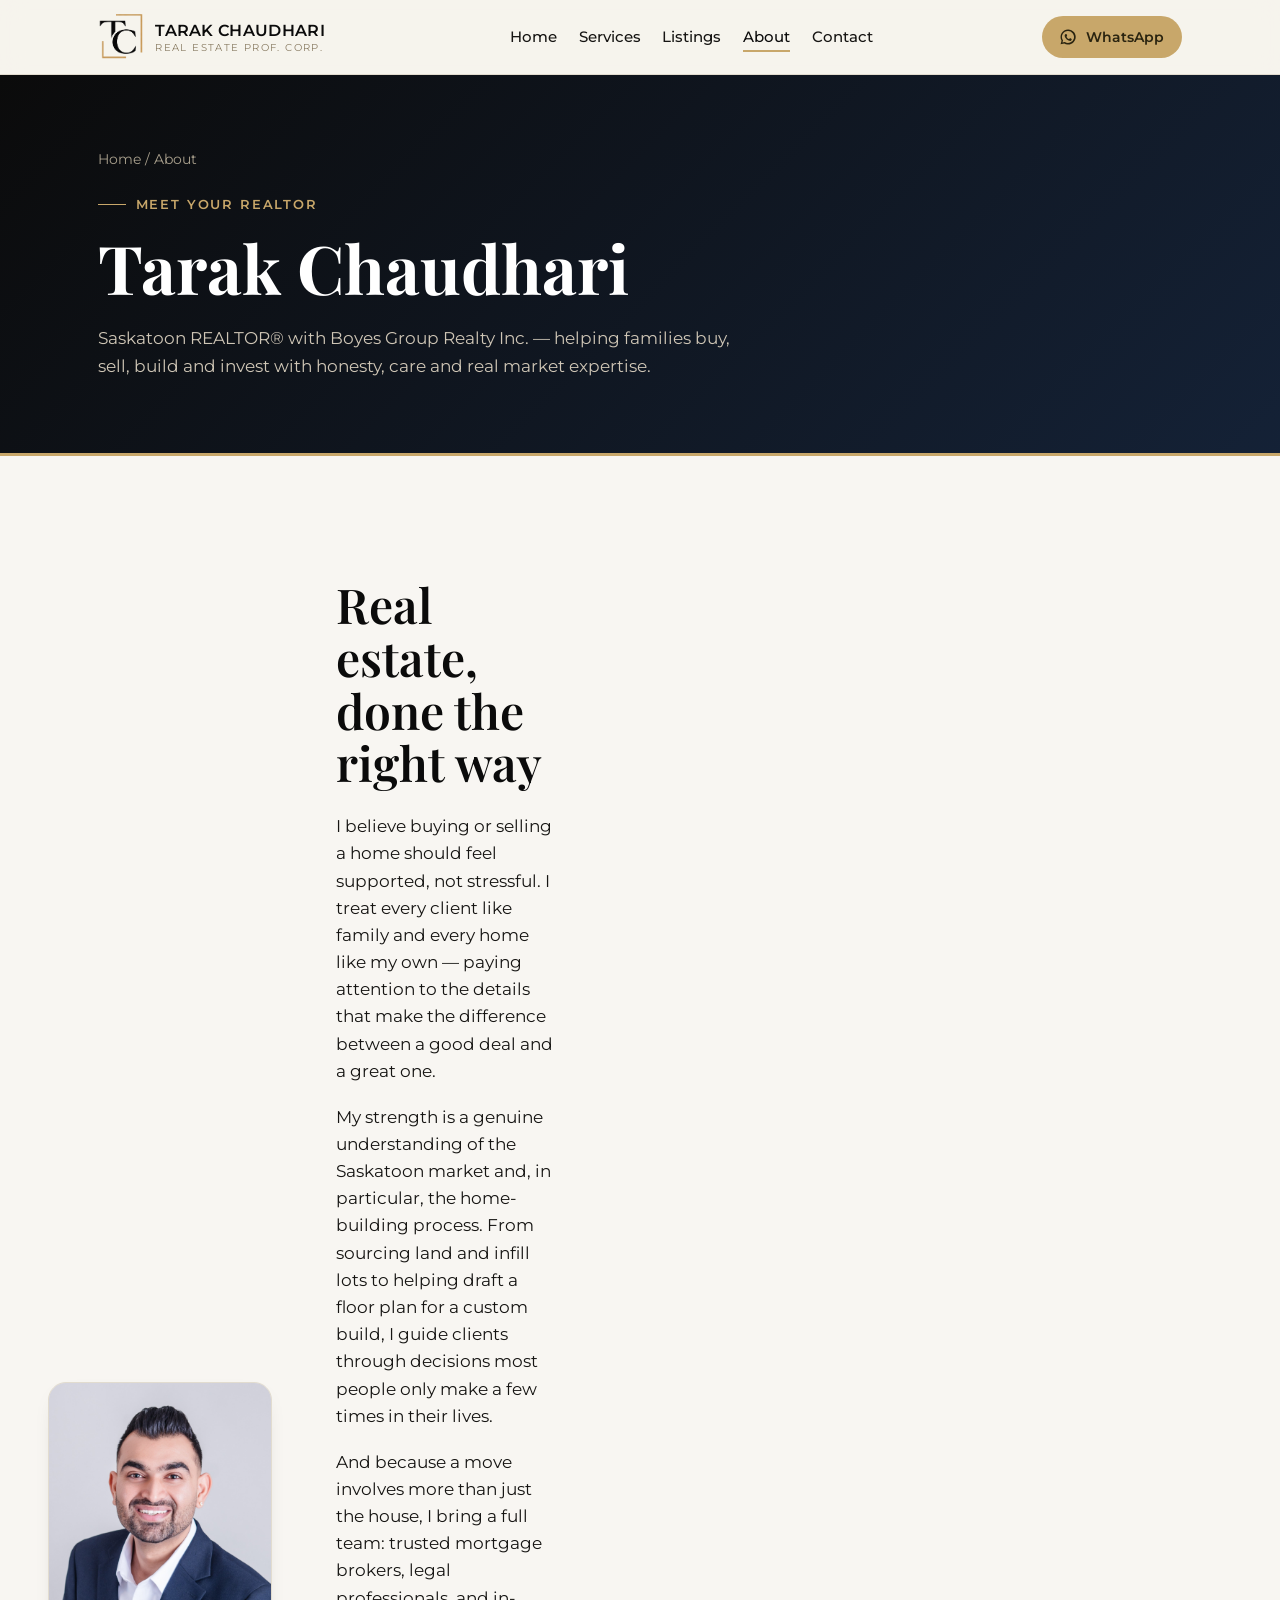
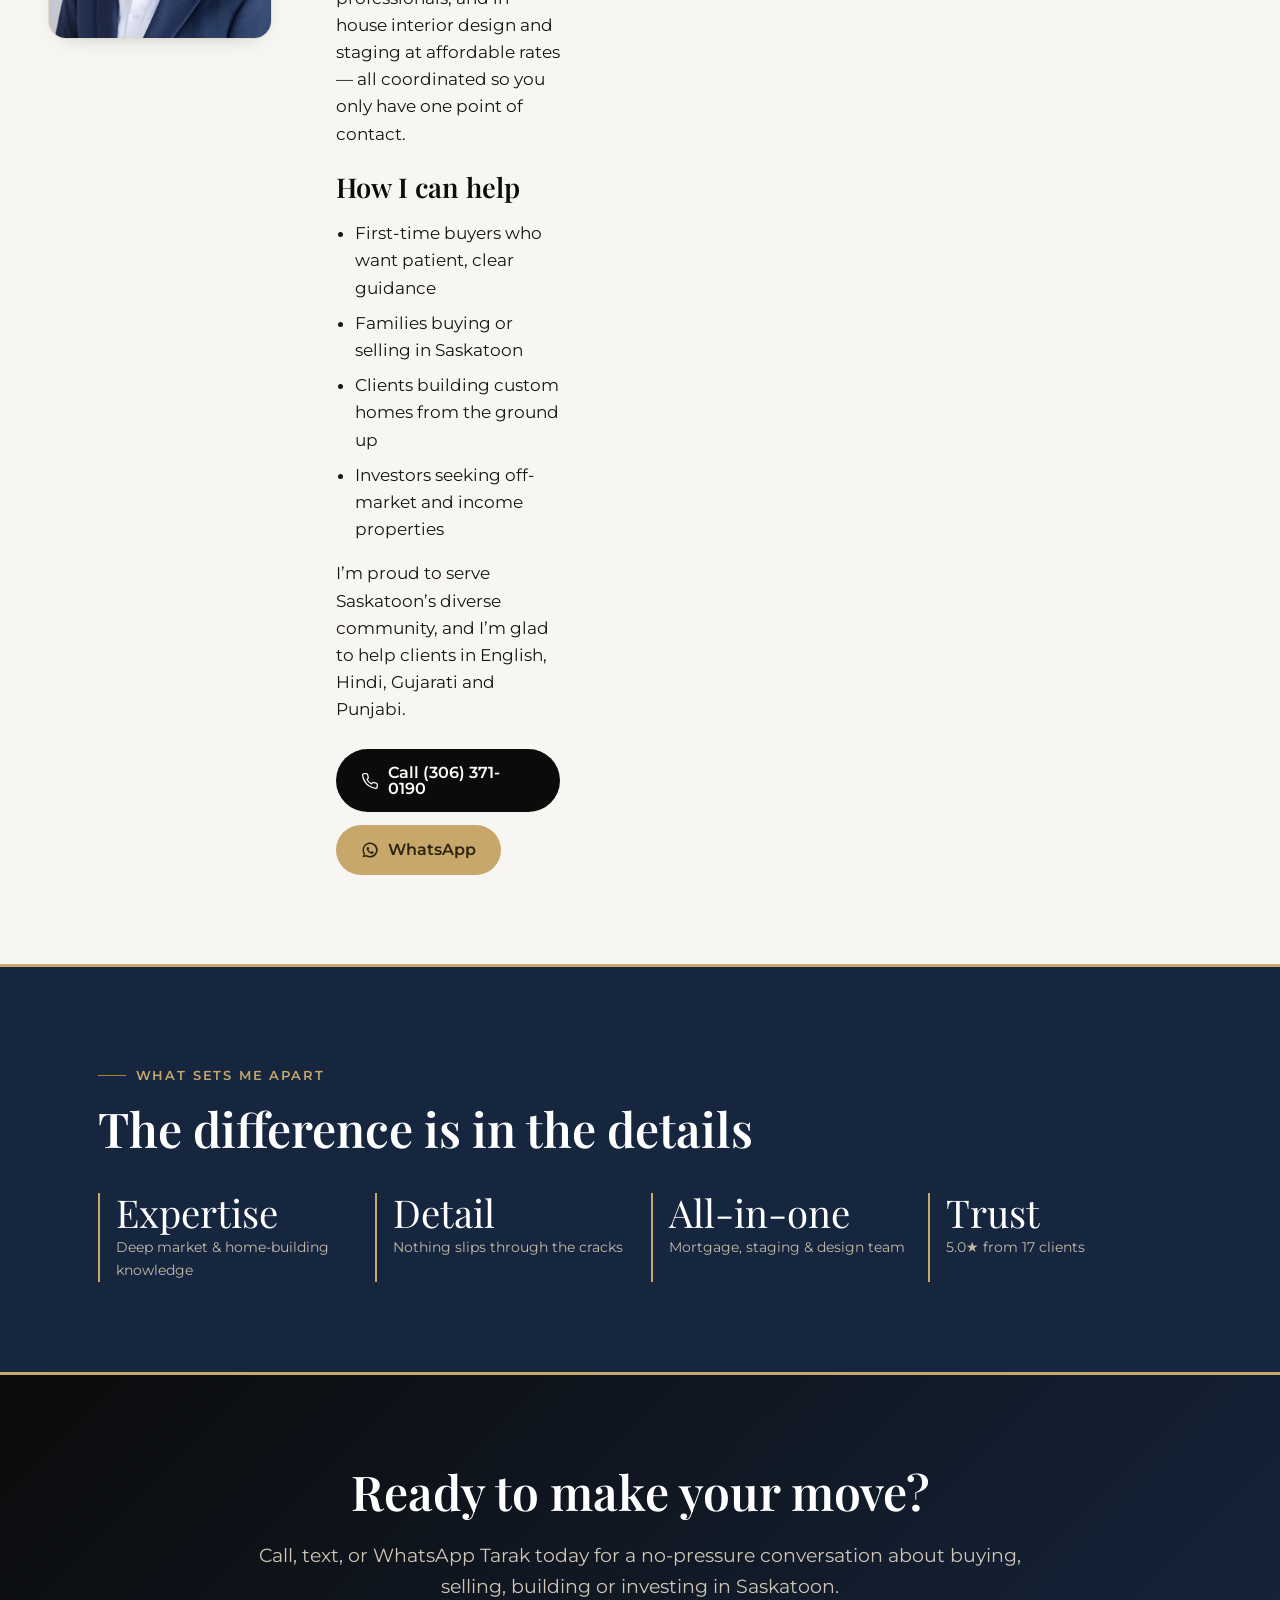
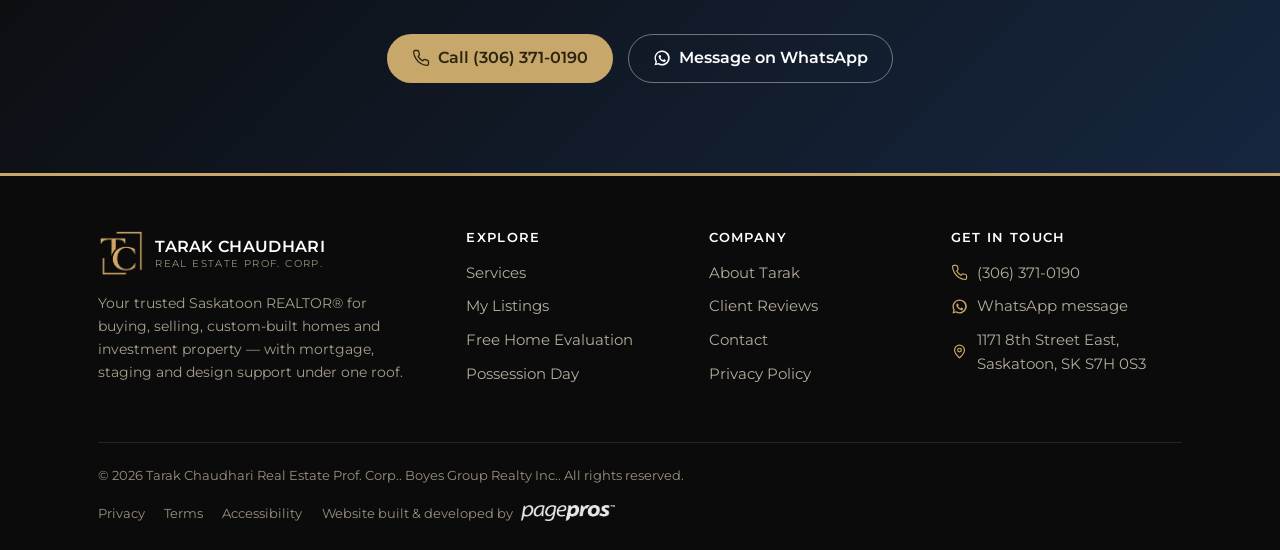
==== commit 46a0afce: "Add files via upload" ====
--- a/about.html
+++ b/about.html
@@ -36,7 +36,7 @@
       <span>Tarak Chaudhari<small>Real Estate Prof. Corp.</small></span>
     </a>
     <nav aria-label="Primary">
-      <ul class="nav-links"><li><a href="index.html">Home</a></li><li><a href="services.html">Services</a></li><li><a href="listings.html">Listings</a></li><li><a href="evaluation.html">Free Evaluation</a></li><li><a href="testimonials.html">Reviews</a></li><li><a href="possession.html">Possession Day</a></li><li><a href="about.html" class="active">About</a></li><li><a href="contact.html">Contact</a></li></ul>
+      <ul class="nav-links"><li><a href="index.html">Home</a></li><li><a href="services.html">Services</a></li><li><a href="listings.html">Listings</a></li><li><a href="about.html" class="active">About</a></li><li><a href="contact.html">Contact</a></li></ul>
     </nav>
     <div class="nav-cta">
       <a class="btn btn-ghost" href="tel:+13063710190"><svg viewBox="0 0 24 24" fill="none" stroke="currentColor" stroke-width="1.7" stroke-linecap="round" stroke-linejoin="round"><path d="M22 16.9v3a2 2 0 0 1-2.2 2 19.8 19.8 0 0 1-8.6-3 19.5 19.5 0 0 1-6-6 19.8 19.8 0 0 1-3-8.6A2 2 0 0 1 4.1 2h3a2 2 0 0 1 2 1.7c.1 1 .4 1.9.7 2.8a2 2 0 0 1-.5 2.1L8.1 9.9a16 16 0 0 0 6 6l1.3-1.3a2 2 0 0 1 2.1-.5c.9.3 1.8.6 2.8.7a2 2 0 0 1 1.7 2z"/></svg> (306) 371-0190</a>
@@ -57,7 +57,7 @@
 
 <section class="split">
   <div class="wrap split">
-    <div class="split-media" style="aspect-ratio:4/4.6"><img src="images/tarak-headshot.jpg" alt="Tarak Chaudhari, Saskatoon REALTOR®"></div>
+    <div class="split-media" style="aspect-ratio:4/4.6"><img src="[data-uri]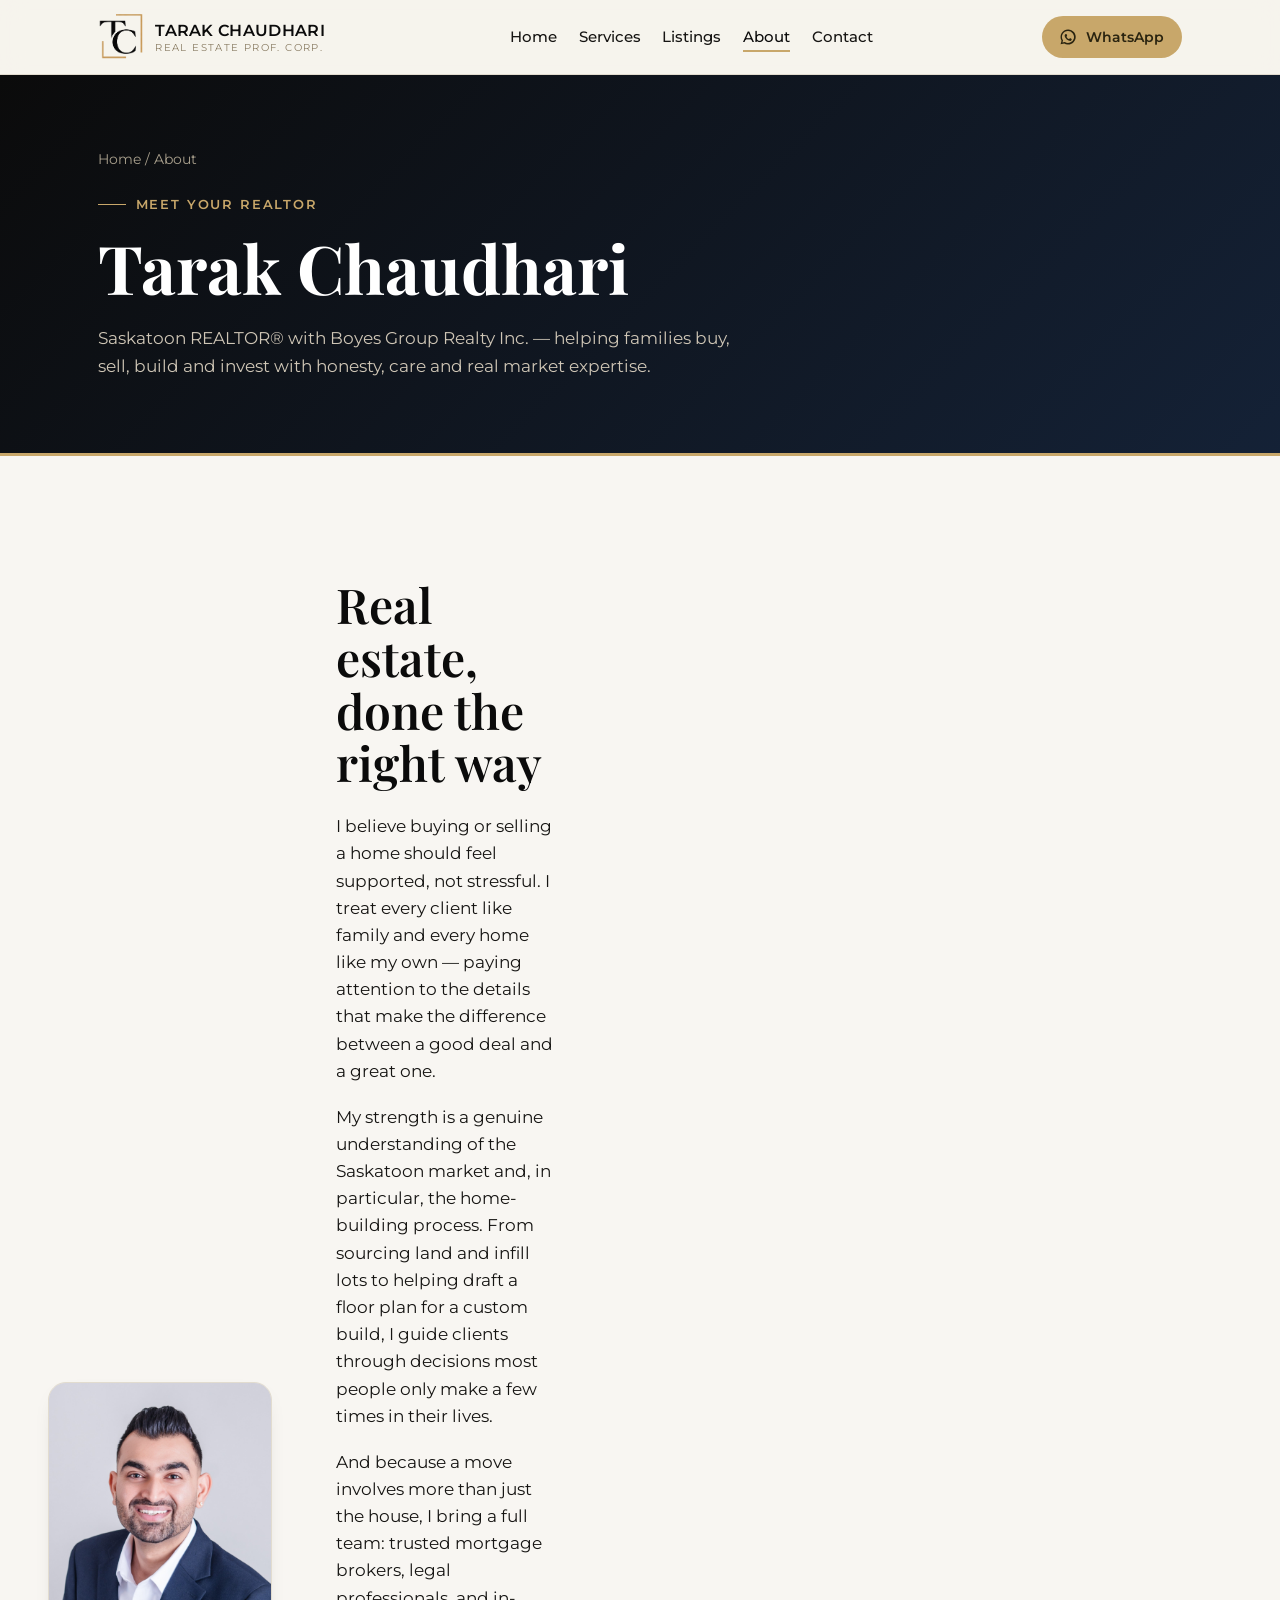
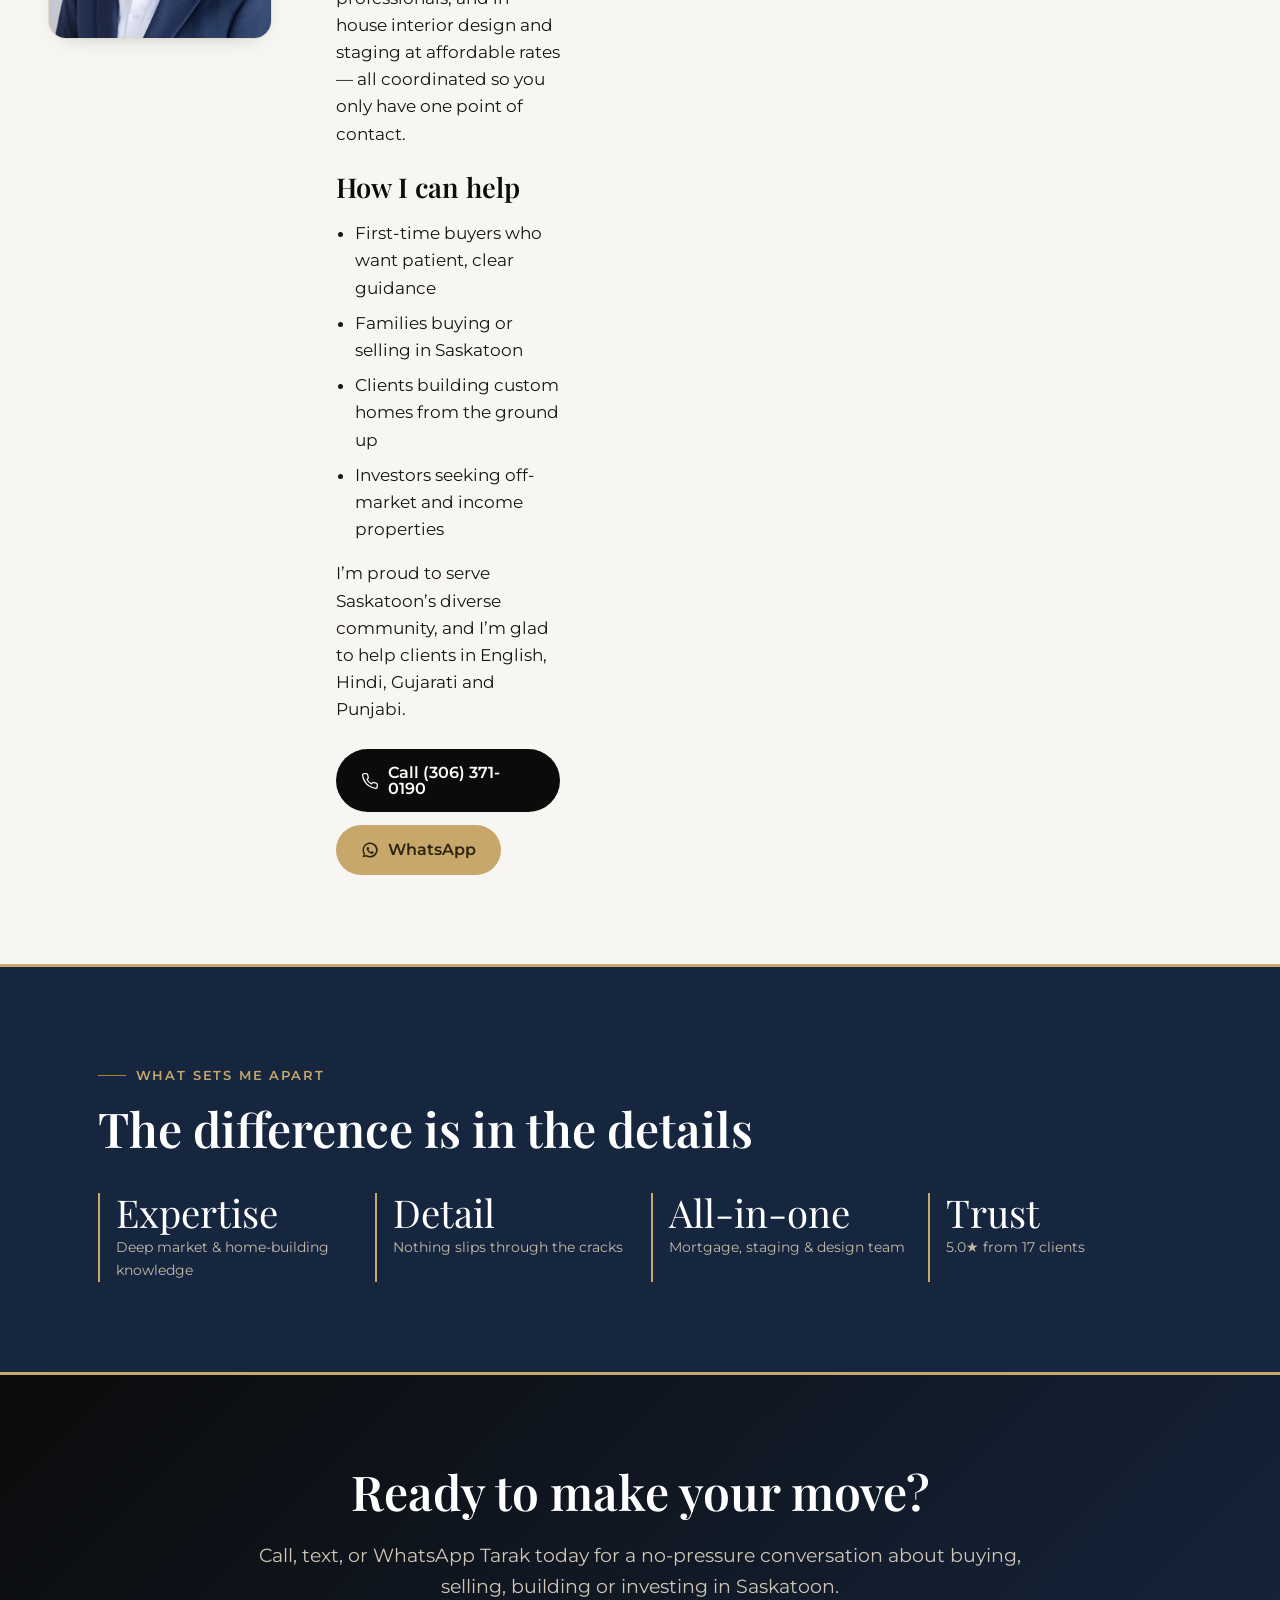
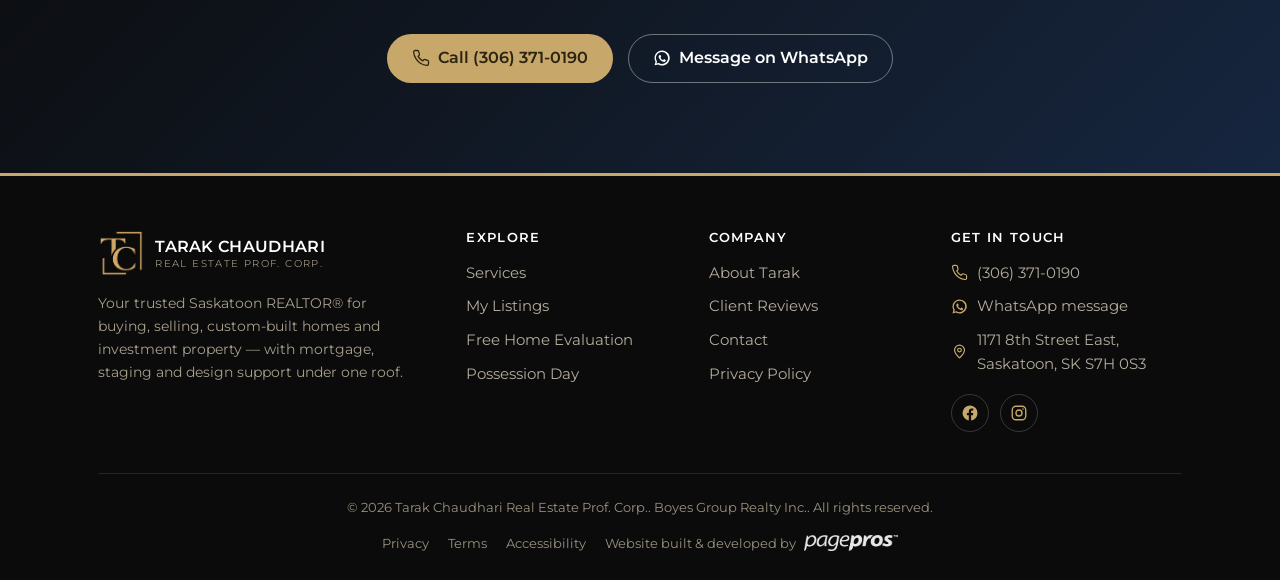
==== commit 7d55d5e4: "Add files via upload" ====
--- a/about.html
+++ b/about.html
@@ -117,6 +117,7 @@
           <li><a href="https://wa.me/13063710190" target="_blank" rel="noopener"><svg viewBox="0 0 24 24" fill="currentColor"><path d="M12 2a10 10 0 0 0-8.6 15l-1.3 4.8 4.9-1.3A10 10 0 1 0 12 2zm0 2a8 8 0 1 1-4.2 14.8l-.3-.2-2.9.8.8-2.8-.2-.3A8 8 0 0 1 12 4zm4.6 10.3c-.2-.1-1.4-.7-1.6-.8s-.4-.1-.5.1-.6.8-.8 1-.3.2-.5.1a6.5 6.5 0 0 1-1.9-1.2 7.2 7.2 0 0 1-1.3-1.7c-.1-.2 0-.4.1-.5l.4-.4.3-.4v-.4c0-.1-.5-1.3-.7-1.8s-.4-.4-.5-.4h-.5a.9.9 0 0 0-.7.3 2.8 2.8 0 0 0-.9 2.1 4.9 4.9 0 0 0 1 2.6 11 11 0 0 0 4.3 3.8c2 .8 2 .6 2.4.5a2.4 2.4 0 0 0 1.6-1.1 2 2 0 0 0 .1-1.1z"/></svg><span>WhatsApp message</span></a></li>
           <li><a href="https://maps.google.com/?q=1171+8th+Street+East,+Saskatoon,+SK+S7H+0S3" target="_blank" rel="noopener"><svg viewBox="0 0 24 24" fill="none" stroke="currentColor" stroke-width="1.7" stroke-linecap="round" stroke-linejoin="round"><path d="M12 21s7-6.2 7-11a7 7 0 1 0-14 0c0 4.8 7 11 7 11z"/><circle cx="12" cy="10" r="2.6"/></svg><span>1171 8th Street East, Saskatoon, SK S7H 0S3</span></a></li>
         </ul>
+      <div class="foot-social"><a href="https://www.facebook.com/tarak.chaudhari.3" target="_blank" rel="noopener" aria-label="Facebook"><svg viewBox="0 0 24 24" fill="currentColor"><path d="M22 12a10 10 0 1 0-11.6 9.9v-7H7.9V12h2.5V9.8c0-2.5 1.5-3.9 3.8-3.9 1.1 0 2.2.2 2.2.2v2.5h-1.3c-1.2 0-1.6.8-1.6 1.6V12h2.8l-.4 2.9h-2.4v7A10 10 0 0 0 22 12z"/></svg></a><a href="https://www.instagram.com/tarak0190/" target="_blank" rel="noopener" aria-label="Instagram"><svg viewBox="0 0 24 24" fill="none" stroke="currentColor" stroke-width="1.8" stroke-linecap="round" stroke-linejoin="round"><rect x="3" y="3" width="18" height="18" rx="5"/><circle cx="12" cy="12" r="4"/><circle cx="17.3" cy="6.7" r="1.1" fill="currentColor" stroke="none"/></svg></a></div>
       </div>
     </div>
     <div class="foot-bottom">
--- a/styles.css
+++ b/styles.css
@@ -156,8 +156,10 @@
 
 /* ---------- trust strip ---------- */
 .trust{background:var(--ink);color:#ece7de;border-bottom:2px solid var(--gold)}
-.trust .wrap{display:flex;flex-wrap:wrap;gap:1.4rem 2.6rem;align-items:center;justify-content:space-between;padding-top:1.3rem;padding-bottom:1.3rem}
-.trust span{font-size:.95rem;display:inline-flex;align-items:center;gap:.55rem;color:#d7cfc0}
+.trust .wrap{display:grid;grid-template-columns:repeat(4,1fr);gap:1.4rem 2rem;align-items:center;padding-top:1.3rem;padding-bottom:1.3rem}
+.trust span{font-size:.92rem;display:inline-flex;align-items:center;gap:.55rem;color:#d7cfc0}
+@media (max-width:860px){.trust .wrap{grid-template-columns:1fr 1fr}}
+@media (max-width:520px){.trust .wrap{grid-template-columns:1fr}}
 .trust svg{width:18px;height:18px;color:var(--gold);flex:none}
 
 /* ---------- sections ---------- */
@@ -202,10 +204,14 @@
 
 /* steps */
 .steps{display:grid;grid-template-columns:repeat(4,1fr);gap:1.3rem;counter-reset:step}
-.step{position:relative;padding-top:2.6rem}
-.step::before{counter-increment:step;content:counter(step);position:absolute;top:0;left:0;font-family:"Playfair Display",serif;font-size:1.5rem;color:var(--gold-deep);width:46px;height:46px;border:1.5px solid var(--gold);border-radius:50%;display:grid;place-items:center}
+.step{position:relative;padding-top:4.6rem}
+/* connecting line runs through the centre of the number circles */
+.step::after{content:"";position:absolute;top:23px;left:calc(50% + 28px);right:calc(-50% + 28px);height:1.5px;background:var(--gold);opacity:.4}
+.step:last-child::after{display:none}
+.step::before{counter-increment:step;content:counter(step);position:absolute;top:0;left:0;font-family:"Playfair Display",serif;font-size:1.4rem;color:var(--gold-deep);width:46px;height:46px;border:1.5px solid var(--gold);border-radius:50%;display:grid;place-items:center;background:var(--navy);z-index:1}
 .step h3{font-size:1.16rem;margin-bottom:.35rem}
 .step p{font-size:.95rem;color:var(--char-60);margin:0}
+@media (max-width:860px){.step::after{display:none}}
 @media (max-width:860px){.steps{grid-template-columns:1fr 1fr}}
 @media (max-width:480px){.steps{grid-template-columns:1fr}}
 
@@ -239,7 +245,7 @@
 .site-footer a:hover{color:var(--gold)}
 .foot-contact a{display:flex;gap:.55rem;align-items:center}
 .foot-contact svg{width:17px;height:17px;color:var(--gold);flex:none}
-.foot-bottom{border-top:1px solid rgba(255,255,255,.1);margin-top:2.6rem;padding-top:1.4rem;display:flex;flex-wrap:wrap;gap:1rem;justify-content:space-between;align-items:center;font-size:.84rem;color:#9a917f}
+.foot-bottom{border-top:1px solid rgba(255,255,255,.1);margin-top:2.6rem;padding-top:1.4rem;display:flex;flex-direction:column;gap:.9rem;justify-content:center;align-items:center;text-align:center;font-size:.84rem;color:#9a917f}
 .foot-bottom a{color:#9a917f}
 .foot-bottom a:hover{color:var(--gold)}
 .built-by{display:flex;align-items:center;gap:.5rem}
@@ -351,3 +357,50 @@
 .featband--alt .featband__body{background:var(--paper)}
 .featband__body .check-list{margin-bottom:0}
 @media (max-width:820px){.featband{grid-template-columns:1fr}.featband__media{min-height:300px}}
+
+/* ---------- listings / search page ---------- */
+.search-card{
+  background:linear-gradient(135deg,#0b0b0b 0%,#16263f 115%);
+  color:#f1ece3;border-radius:18px;padding:clamp(2.2rem,5vw,3.4rem);text-align:center;
+  border-top:3px solid var(--gold);box-shadow:var(--shadow);
+}
+.search-card .eyebrow{color:var(--gold)}
+.search-card .eyebrow::before{background:var(--gold)}
+.search-card h2{color:#fff;margin-bottom:.6rem}
+.search-card p{color:#cfc6b6;max-width:52ch;margin:0 auto 1.8rem}
+.search-card .btn svg{width:18px;height:18px}
+.qcities{display:grid;grid-template-columns:repeat(5,1fr);gap:.8rem;margin-top:2rem}
+.qcity{
+  display:flex;align-items:center;justify-content:center;text-align:center;
+  padding:.85rem .6rem;border:1px solid var(--line);border-radius:10px;
+  background:var(--paper);font-size:.92rem;font-weight:500;color:var(--ink);
+  transition:background .2s,color .2s,border-color .2s,transform .2s;
+}
+.qcity:hover{background:var(--navy);color:#fff;border-color:var(--navy);transform:translateY(-2px)}
+.qnote{text-align:center;margin-top:1.6rem;color:var(--char-60);font-size:.95rem}
+.qnote a{color:var(--gold-deep);font-weight:600}
+.qnote a:hover{color:var(--ink)}
+@media (max-width:860px){.qcities{grid-template-columns:repeat(3,1fr)}}
+@media (max-width:520px){.qcities{grid-template-columns:1fr 1fr}}
+
+/* ---------- footer social icons ---------- */
+.foot-social{display:flex;gap:.7rem;margin-top:1.1rem}
+.foot-social a{
+  width:38px;height:38px;border-radius:50%;display:grid;place-items:center;
+  border:1px solid rgba(255,255,255,.18);color:#b4ac9d;transition:all .2s;
+}
+.foot-social a:hover{border-color:var(--gold);color:var(--gold);transform:translateY(-2px)}
+.foot-social svg{width:18px;height:18px}
+
+/* ---------- possession-day panel ---------- */
+.poss-panel{
+  background:var(--paper);border:1px solid var(--line);border-radius:18px;
+  padding:clamp(2.6rem,6vw,4.4rem);text-align:center;max-width:760px;margin:0 auto;
+  box-shadow:var(--shadow-sm);border-top:3px solid var(--gold);
+}
+.poss-ic{width:64px;height:64px;border-radius:50%;background:rgba(200,167,106,.14);color:var(--gold-deep);display:grid;place-items:center;margin:0 auto 1.4rem}
+.poss-ic svg{width:32px;height:32px}
+.poss-panel h2{margin-bottom:.6rem}
+.poss-panel p{color:var(--char-60);max-width:52ch;margin:0 auto 1rem}
+.poss-sub{font-style:italic;color:var(--char)!important}
+.poss-panel .btn{margin-top:1.2rem}
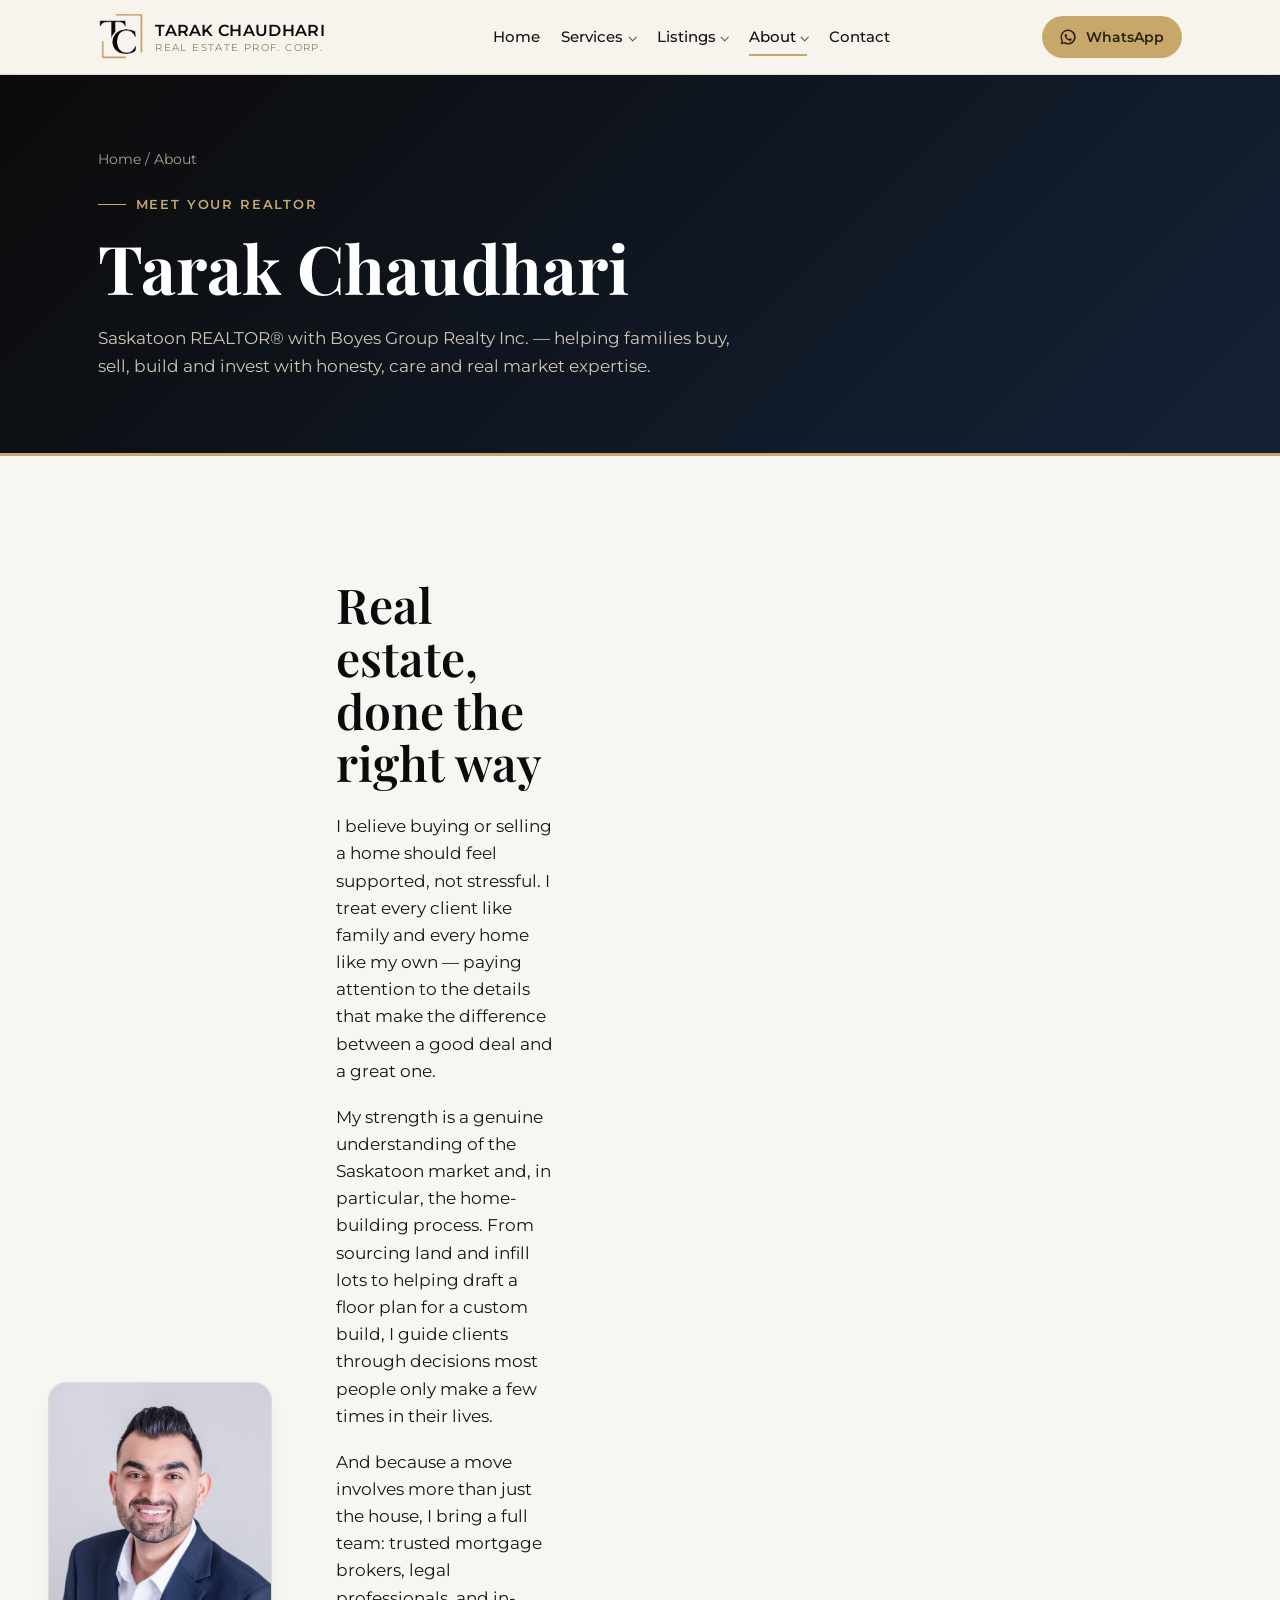
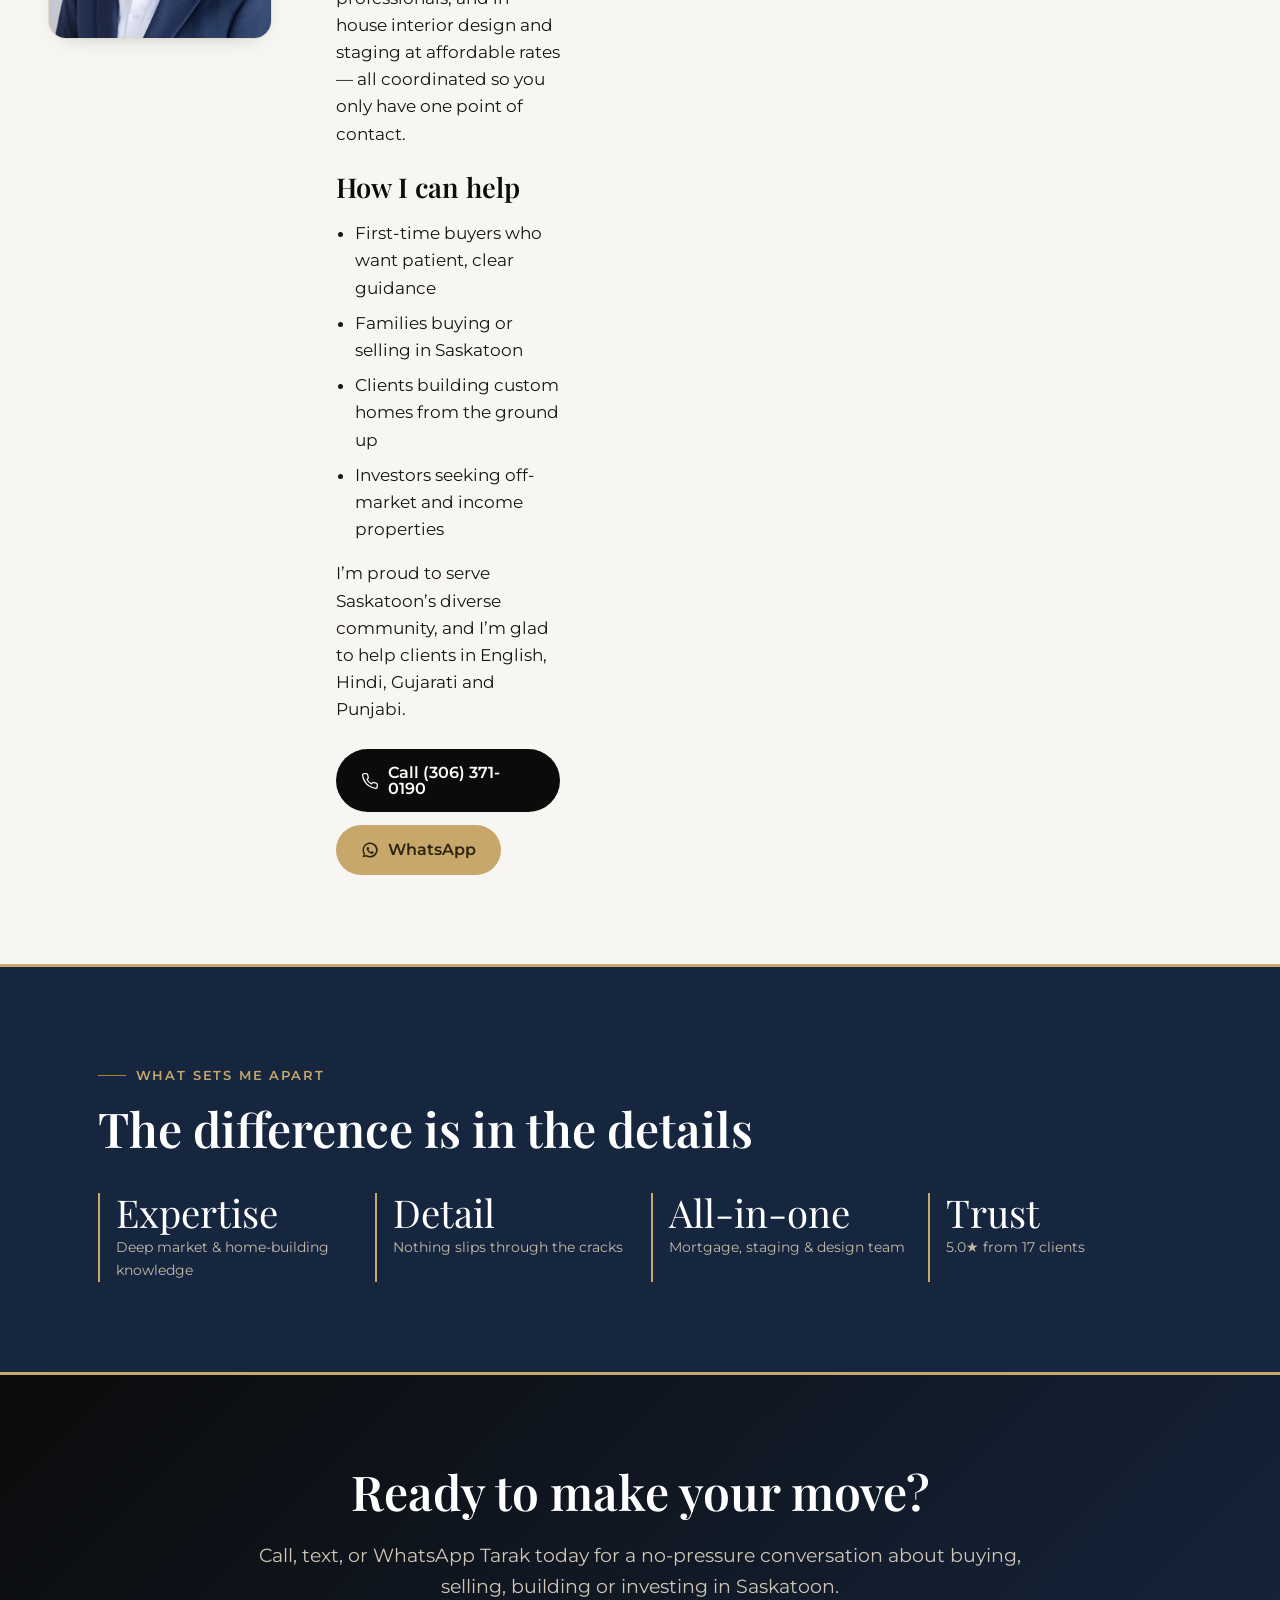
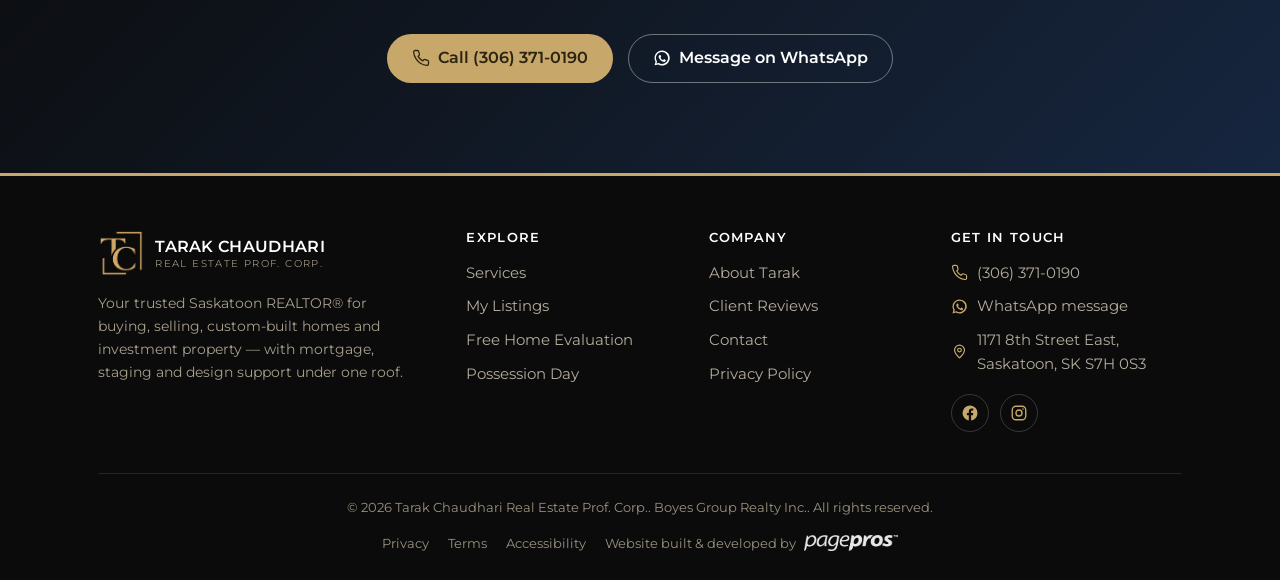
==== commit e78ebef3: "Add files via upload" ====
--- a/about.html
+++ b/about.html
@@ -36,7 +36,7 @@
       <span>Tarak Chaudhari<small>Real Estate Prof. Corp.</small></span>
     </a>
     <nav aria-label="Primary">
-      <ul class="nav-links"><li><a href="index.html">Home</a></li><li><a href="services.html">Services</a></li><li><a href="listings.html">Listings</a></li><li><a href="about.html" class="active">About</a></li><li><a href="contact.html">Contact</a></li></ul>
+      <ul class="nav-links"><li><a href="index.html">Home</a></li><li class="has-sub"><a href="services.html">Services<span class="caret" aria-hidden="true"></span></a><ul class="sub"><li><a href="services.html">All Services</a></li><li><a href="evaluation.html">Free Home Evaluation</a></li></ul></li><li class="has-sub"><a href="listings.html">Listings<span class="caret" aria-hidden="true"></span></a><ul class="sub"><li><a href="listings.html">My Listings</a></li><li><a href="possession.html">Possession Day</a></li></ul></li><li class="has-sub"><a href="about.html" class="active">About<span class="caret" aria-hidden="true"></span></a><ul class="sub"><li><a href="about.html" class="active">About Tarak</a></li><li><a href="testimonials.html">Reviews</a></li></ul></li><li><a href="contact.html">Contact</a></li></ul>
     </nav>
     <div class="nav-cta">
       <a class="btn btn-ghost" href="tel:+13063710190"><svg viewBox="0 0 24 24" fill="none" stroke="currentColor" stroke-width="1.7" stroke-linecap="round" stroke-linejoin="round"><path d="M22 16.9v3a2 2 0 0 1-2.2 2 19.8 19.8 0 0 1-8.6-3 19.5 19.5 0 0 1-6-6 19.8 19.8 0 0 1-3-8.6A2 2 0 0 1 4.1 2h3a2 2 0 0 1 2 1.7c.1 1 .4 1.9.7 2.8a2 2 0 0 1-.5 2.1L8.1 9.9a16 16 0 0 0 6 6l1.3-1.3a2 2 0 0 1 2.1-.5c.9.3 1.8.6 2.8.7a2 2 0 0 1 1.7 2z"/></svg> (306) 371-0190</a>
--- a/styles.css
+++ b/styles.css
@@ -103,6 +103,22 @@
 .nav-links a:hover{color:var(--ink)}
 .nav-links a.active{color:var(--ink)}
 .nav-links a.active::after{content:"";position:absolute;left:0;right:0;bottom:-6px;height:2px;background:var(--gold)}
+/* dropdowns */
+.nav-links .has-sub{position:relative}
+.nav-links .has-sub > a{display:inline-flex;align-items:center;gap:.35rem}
+.caret{width:6px;height:6px;border-right:1.5px solid currentColor;border-bottom:1.5px solid currentColor;transform:rotate(45deg) translateY(-1px);transition:transform .2s;opacity:.7}
+.nav-links .sub{
+  list-style:none;margin:0;padding:.5rem 0;position:absolute;top:calc(100% + 14px);left:-14px;min-width:210px;
+  background:var(--paper);border:1px solid var(--line);border-radius:12px;box-shadow:var(--shadow-sm);
+  opacity:0;visibility:hidden;transform:translateY(-6px);transition:opacity .18s,transform .18s,visibility .18s;z-index:80;
+}
+.nav-links .sub::before{content:"";position:absolute;top:-14px;left:0;right:0;height:14px}
+.nav-links .sub li{width:100%}
+.nav-links .sub a{display:block;padding:.6rem 1.1rem;font-size:.92rem;white-space:nowrap}
+.nav-links .sub a:hover{background:rgba(200,167,106,.12);color:var(--ink)}
+.nav-links .sub a.active::after{display:none}
+.nav-links .has-sub:hover > .sub,.nav-links .has-sub:focus-within > .sub{opacity:1;visibility:visible;transform:translateY(0)}
+.nav-links .has-sub:hover > a .caret{transform:rotate(45deg) translateY(1px) scale(1.05)}
 .nav-cta{display:flex;align-items:center;gap:.6rem;flex:none}
 .nav-cta .btn{padding:.7rem 1.05rem;font-size:.9rem;white-space:nowrap}
 .nav-toggle{display:none;background:none;border:0;cursor:pointer;padding:8px}
@@ -117,6 +133,14 @@
     background:var(--bone);border-bottom:1px solid var(--line);padding:1.2rem 24px 1.6rem;gap:1.1rem;align-items:flex-start;z-index:70;
   }
   .nav-links.open a{font-size:1.05rem}
+  .nav-links .has-sub{width:100%}
+  .nav-links .caret{display:none}
+  .nav-links .sub{
+    position:static;opacity:1;visibility:visible;transform:none;box-shadow:none;border:0;
+    background:transparent;padding:.4rem 0 0 .9rem;min-width:0;
+  }
+  .nav-links .sub a{font-size:.95rem;padding:.5rem 0;color:var(--char-60)}
+  .nav-links .sub::before{display:none}
 }
 @media (max-width:480px){
   .nav .wa-txt{display:none}
@@ -206,9 +230,11 @@
 .steps{display:grid;grid-template-columns:repeat(4,1fr);gap:1.3rem;counter-reset:step}
 .step{position:relative;padding-top:4.6rem}
 /* connecting line runs through the centre of the number circles */
-.step::after{content:"";position:absolute;top:23px;left:calc(50% + 28px);right:calc(-50% + 28px);height:1.5px;background:var(--gold);opacity:.4}
+/* line runs from just right of this circle (≈56px) across the gap to the next circle */
+.step::after{content:"";position:absolute;top:23px;left:56px;width:calc(100% + 1.3rem - 56px);height:1.5px;background:var(--gold);opacity:.35;z-index:0}
 .step:last-child::after{display:none}
-.step::before{counter-increment:step;content:counter(step);position:absolute;top:0;left:0;font-family:"Playfair Display",serif;font-size:1.4rem;color:var(--gold-deep);width:46px;height:46px;border:1.5px solid var(--gold);border-radius:50%;display:grid;place-items:center;background:var(--navy);z-index:1}
+.step::before{counter-increment:step;content:counter(step);position:absolute;top:0;left:0;font-family:"Playfair Display",serif;font-size:1.4rem;color:var(--gold-deep);width:46px;height:46px;border:1.5px solid var(--gold);border-radius:50%;display:grid;place-items:center;background:var(--navy);z-index:1;transition:background .25s,color .25s,transform .25s}
+.step:hover::before{background:var(--gold);color:var(--navy);transform:scale(1.08)}
 .step h3{font-size:1.16rem;margin-bottom:.35rem}
 .step p{font-size:.95rem;color:var(--char-60);margin:0}
 @media (max-width:860px){.step::after{display:none}}
@@ -404,3 +430,33 @@
 .poss-panel p{color:var(--char-60);max-width:52ch;margin:0 auto 1rem}
 .poss-sub{font-style:italic;color:var(--char)!important}
 .poss-panel .btn{margin-top:1.2rem}
+
+/* ---------- sold listings showcase ---------- */
+.sold-section{padding-bottom:0}
+.sold-grid{display:grid;grid-template-columns:repeat(3,1fr);gap:1.4rem}
+.sold-card{margin:0;background:var(--paper);border:1px solid var(--line);border-radius:var(--radius);overflow:hidden;transition:transform .22s,box-shadow .22s,border-color .22s}
+.sold-card:hover{transform:translateY(-4px);box-shadow:var(--shadow);border-color:#ccc2a8}
+.sold-img{position:relative;aspect-ratio:4/5;overflow:hidden;background:var(--bone-2)}
+.sold-img img{width:100%;height:100%;object-fit:cover;transition:transform .4s}
+.sold-card:hover .sold-img img{transform:scale(1.04)}
+.sold-flag{position:absolute;top:.9rem;left:.9rem;background:var(--ink);color:var(--gold);font-family:"Montserrat",sans-serif;font-weight:600;font-size:.72rem;letter-spacing:.12em;text-transform:uppercase;padding:.35rem .8rem;border-radius:999px}
+.sold-card figcaption{padding:1.1rem 1.2rem 1.3rem}
+.sold-area{font-family:"Montserrat",sans-serif;font-size:.74rem;font-weight:600;letter-spacing:.1em;text-transform:uppercase;color:var(--gold-deep)}
+.sold-card figcaption p{margin:.35rem 0 0;font-size:.95rem;color:var(--char-60);line-height:1.5}
+@media (max-width:860px){.sold-grid{grid-template-columns:1fr 1fr}}
+@media (max-width:540px){.sold-grid{grid-template-columns:1fr}}
+
+/* ---------- possession day gallery ---------- */
+.poss-gallery{display:grid;grid-template-columns:repeat(3,1fr);gap:1.4rem}
+.poss-card{margin:0;background:var(--paper);border:1px solid var(--line);border-radius:var(--radius);overflow:hidden;transition:transform .22s,box-shadow .22s}
+.poss-card:hover{transform:translateY(-4px);box-shadow:var(--shadow)}
+.poss-img{aspect-ratio:4/5;overflow:hidden;background:var(--bone-2)}
+.poss-img img{width:100%;height:100%;object-fit:cover;transition:transform .4s}
+.poss-card:hover .poss-img img{transform:scale(1.04)}
+.poss-card figcaption{padding:1.1rem 1.2rem 1.3rem}
+.poss-card figcaption b{display:block;font-family:"Montserrat",sans-serif;font-size:1rem;color:var(--ink);margin-bottom:.25rem}
+.poss-card figcaption span{font-size:.92rem;color:var(--char-60)}
+.poss-cta{text-align:center;margin-top:2.6rem;background:var(--paper);border:1px solid var(--line);border-top:3px solid var(--gold);border-radius:18px;padding:2.4rem}
+.poss-cta p{max-width:48ch;margin:0 auto 1.2rem;color:var(--char-60)}
+@media (max-width:860px){.poss-gallery{grid-template-columns:1fr 1fr}}
+@media (max-width:540px){.poss-gallery{grid-template-columns:1fr}}
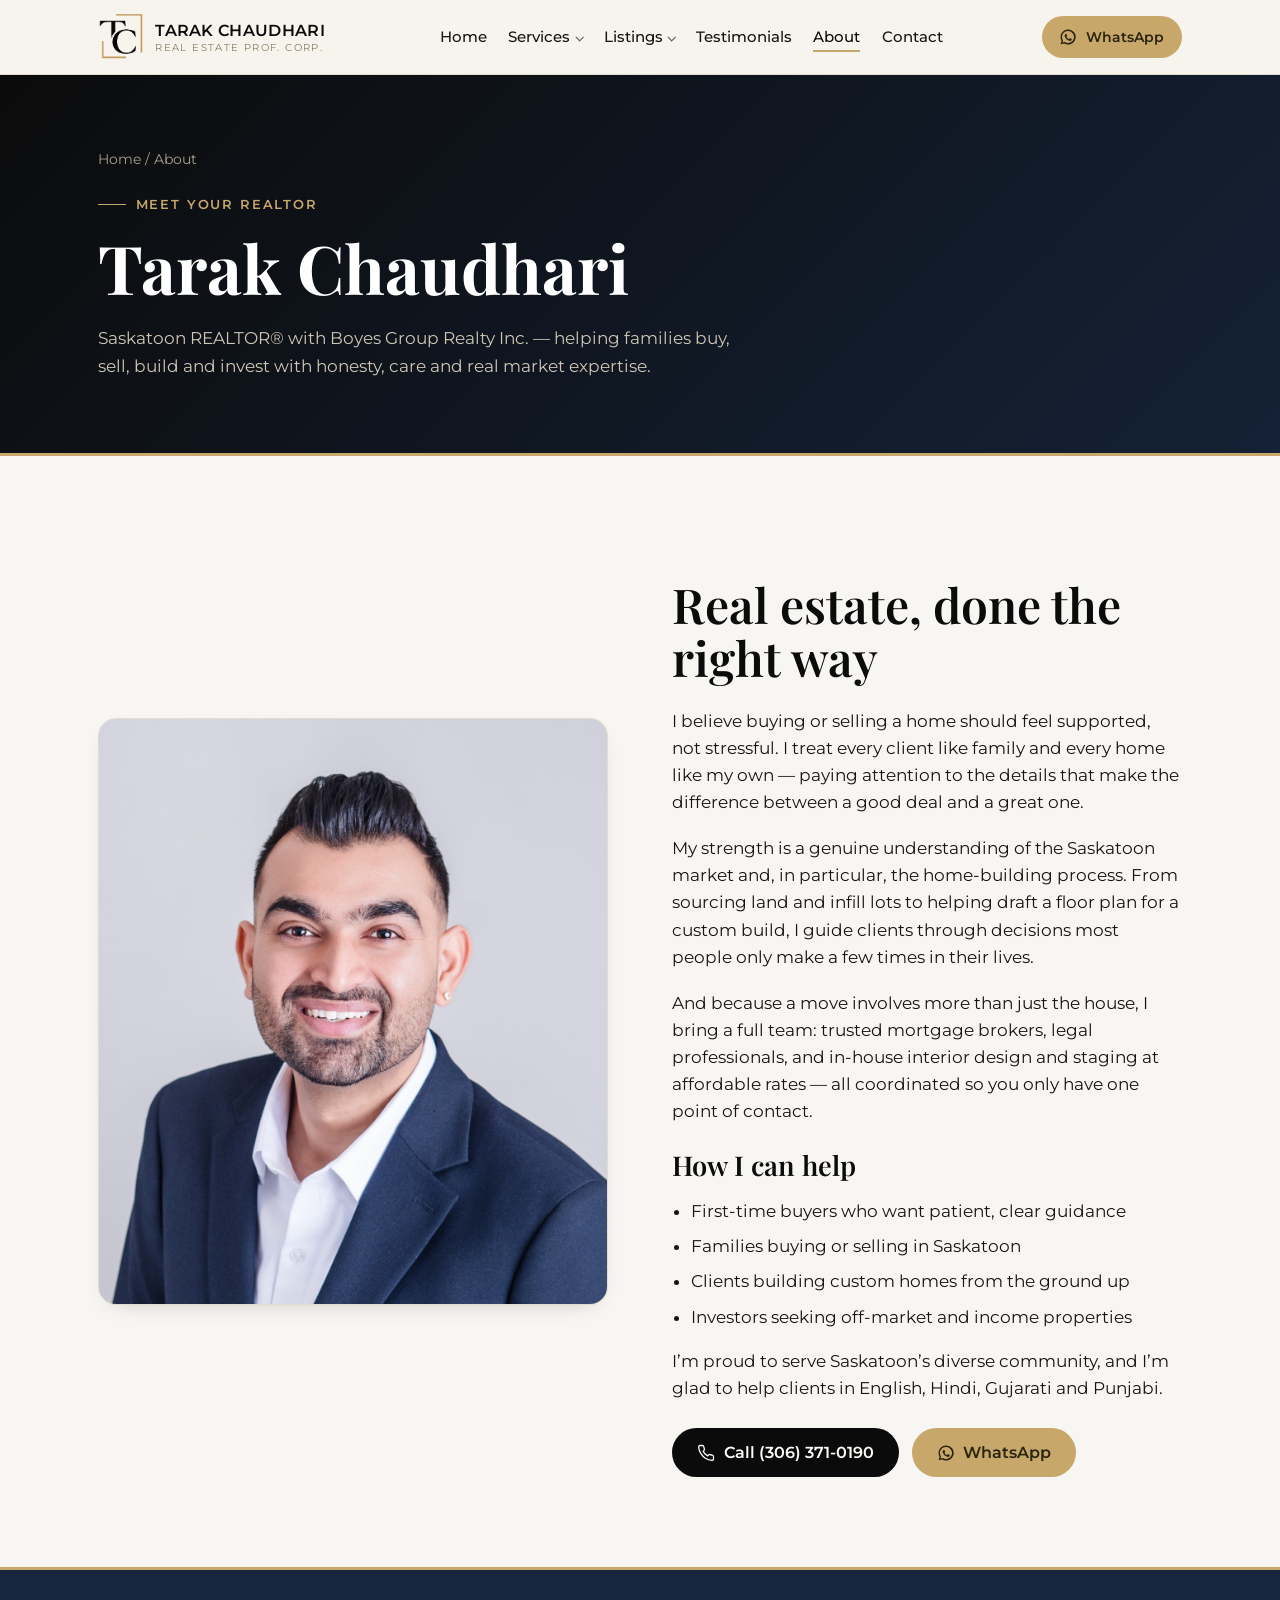
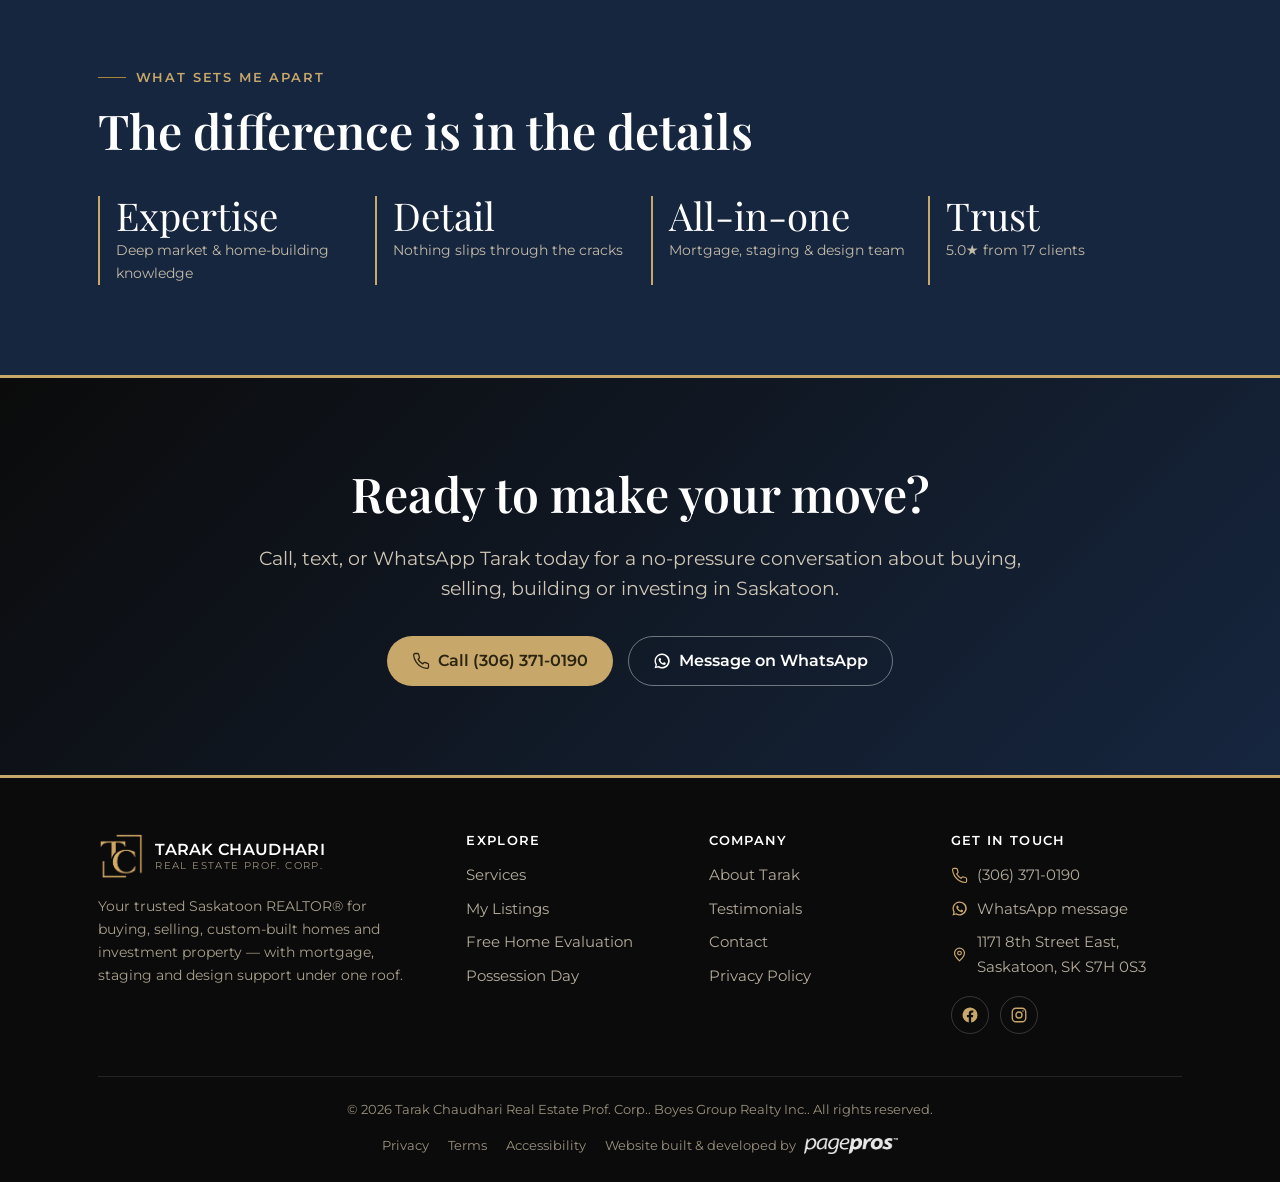
==== commit 84bf86a3: "Add files via upload" ====
--- a/about.html
+++ b/about.html
@@ -36,7 +36,7 @@
       <span>Tarak Chaudhari<small>Real Estate Prof. Corp.</small></span>
     </a>
     <nav aria-label="Primary">
-      <ul class="nav-links"><li><a href="index.html">Home</a></li><li class="has-sub"><a href="services.html">Services<span class="caret" aria-hidden="true"></span></a><ul class="sub"><li><a href="services.html">All Services</a></li><li><a href="evaluation.html">Free Home Evaluation</a></li></ul></li><li class="has-sub"><a href="listings.html">Listings<span class="caret" aria-hidden="true"></span></a><ul class="sub"><li><a href="listings.html">My Listings</a></li><li><a href="possession.html">Possession Day</a></li></ul></li><li class="has-sub"><a href="about.html" class="active">About<span class="caret" aria-hidden="true"></span></a><ul class="sub"><li><a href="about.html" class="active">About Tarak</a></li><li><a href="testimonials.html">Reviews</a></li></ul></li><li><a href="contact.html">Contact</a></li></ul>
+      <ul class="nav-links"><li><a href="index.html">Home</a></li><li class="has-sub"><a href="services.html">Services<span class="caret" aria-hidden="true"></span></a><ul class="sub"><li><a href="services.html">All Services</a></li><li><a href="evaluation.html">Free Home Evaluation</a></li></ul></li><li class="has-sub"><a href="listings.html">Listings<span class="caret" aria-hidden="true"></span></a><ul class="sub"><li><a href="listings.html">My Listings</a></li><li><a href="possession.html">Possession Day</a></li></ul></li><li><a href="testimonials.html">Testimonials</a></li><li><a href="about.html" class="active">About</a></li><li><a href="contact.html">Contact</a></li></ul>
     </nav>
     <div class="nav-cta">
       <a class="btn btn-ghost" href="tel:+13063710190"><svg viewBox="0 0 24 24" fill="none" stroke="currentColor" stroke-width="1.7" stroke-linecap="round" stroke-linejoin="round"><path d="M22 16.9v3a2 2 0 0 1-2.2 2 19.8 19.8 0 0 1-8.6-3 19.5 19.5 0 0 1-6-6 19.8 19.8 0 0 1-3-8.6A2 2 0 0 1 4.1 2h3a2 2 0 0 1 2 1.7c.1 1 .4 1.9.7 2.8a2 2 0 0 1-.5 2.1L8.1 9.9a16 16 0 0 0 6 6l1.3-1.3a2 2 0 0 1 2.1-.5c.9.3 1.8.6 2.8.7a2 2 0 0 1 1.7 2z"/></svg> (306) 371-0190</a>
@@ -55,7 +55,7 @@
   </div>
 </section>
 
-<section class="split">
+<section class="split-section">
   <div class="wrap split">
     <div class="split-media" style="aspect-ratio:4/4.6"><img src="[data-uri]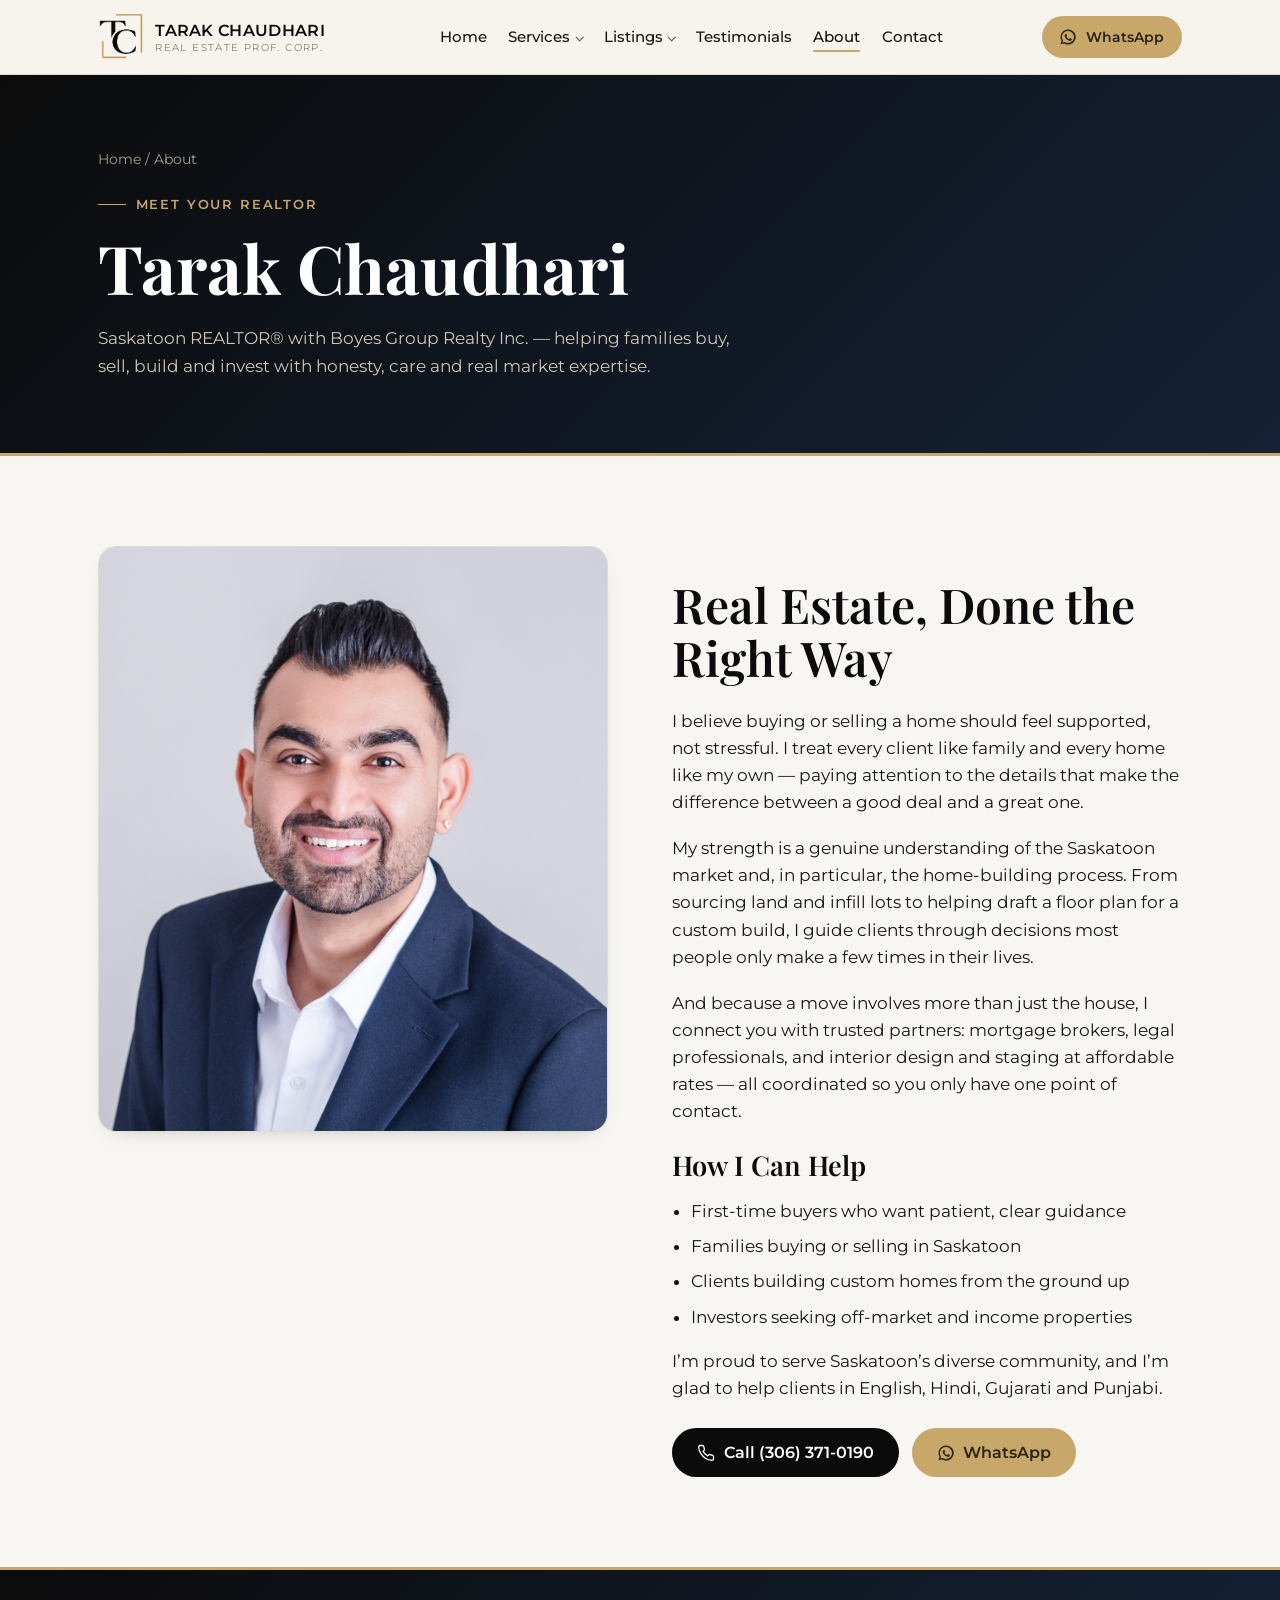
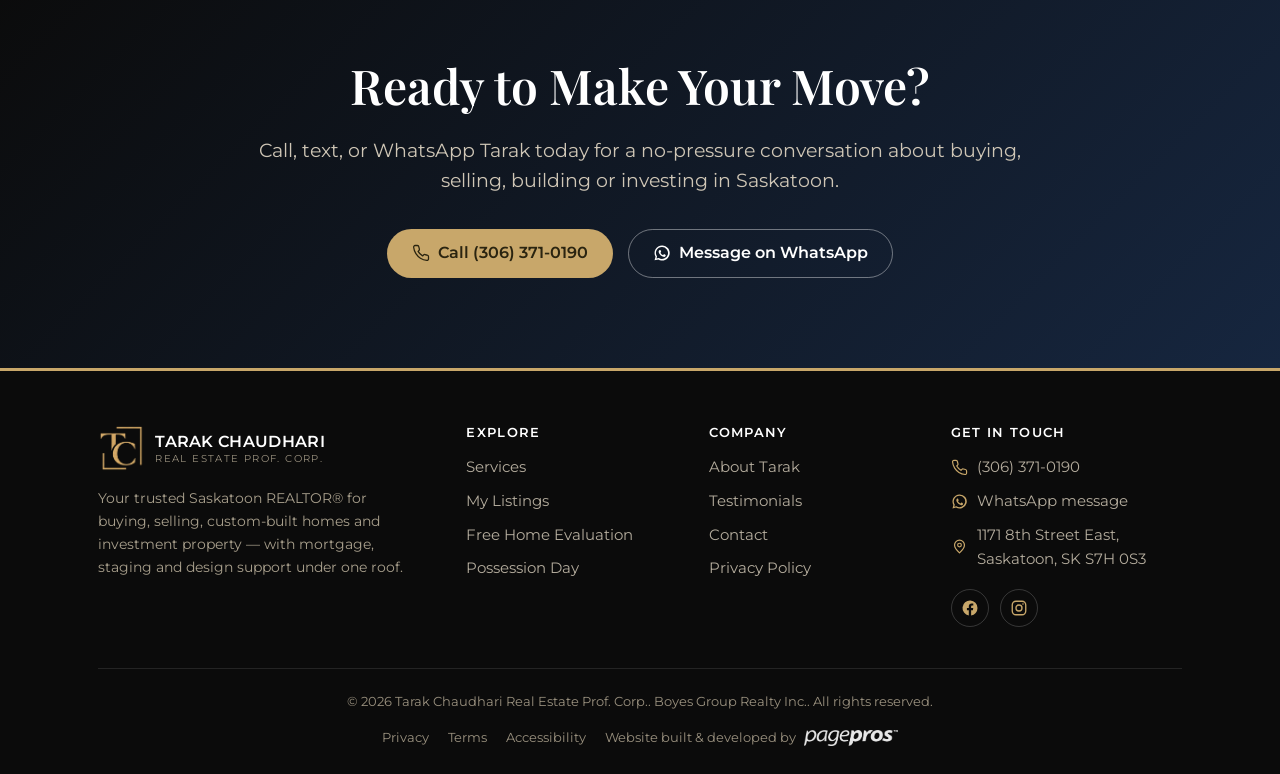
==== commit ef28c6ea: "Add files via upload" ====
--- a/about.html
+++ b/about.html
@@ -36,7 +36,7 @@
       <span>Tarak Chaudhari<small>Real Estate Prof. Corp.</small></span>
     </a>
     <nav aria-label="Primary">
-      <ul class="nav-links"><li><a href="index.html">Home</a></li><li class="has-sub"><a href="services.html">Services<span class="caret" aria-hidden="true"></span></a><ul class="sub"><li><a href="services.html">All Services</a></li><li><a href="evaluation.html">Free Home Evaluation</a></li></ul></li><li class="has-sub"><a href="listings.html">Listings<span class="caret" aria-hidden="true"></span></a><ul class="sub"><li><a href="listings.html">My Listings</a></li><li><a href="possession.html">Possession Day</a></li></ul></li><li><a href="testimonials.html">Testimonials</a></li><li><a href="about.html" class="active">About</a></li><li><a href="contact.html">Contact</a></li></ul>
+      <ul class="nav-links"><li><a href="index.html">Home</a></li><li class="has-sub"><a href="services.html">Services<span class="caret" aria-hidden="true"></span></a><ul class="sub"><li><a href="services.html">All Services</a></li><li><a href="service-buying.html">Buying a Home</a></li><li><a href="service-selling.html">Selling a Home</a></li><li><a href="service-custom-homes.html">Custom-Built Homes</a></li><li><a href="service-investment.html">Investment Property</a></li><li><a href="evaluation.html">Free Home Evaluation</a></li></ul></li><li class="has-sub"><a href="listings.html">Listings<span class="caret" aria-hidden="true"></span></a><ul class="sub"><li><a href="listings.html">My Listings</a></li><li><a href="possession.html">Possession Day</a></li></ul></li><li><a href="testimonials.html">Testimonials</a></li><li><a href="about.html" class="active">About</a></li><li><a href="contact.html">Contact</a></li></ul>
     </nav>
     <div class="nav-cta">
       <a class="btn btn-ghost" href="tel:+13063710190"><svg viewBox="0 0 24 24" fill="none" stroke="currentColor" stroke-width="1.7" stroke-linecap="round" stroke-linejoin="round"><path d="M22 16.9v3a2 2 0 0 1-2.2 2 19.8 19.8 0 0 1-8.6-3 19.5 19.5 0 0 1-6-6 19.8 19.8 0 0 1-3-8.6A2 2 0 0 1 4.1 2h3a2 2 0 0 1 2 1.7c.1 1 .4 1.9.7 2.8a2 2 0 0 1-.5 2.1L8.1 9.9a16 16 0 0 0 6 6l1.3-1.3a2 2 0 0 1 2.1-.5c.9.3 1.8.6 2.8.7a2 2 0 0 1 1.7 2z"/></svg> (306) 371-0190</a>
@@ -56,14 +56,14 @@
 </section>
 
 <section class="split-section">
-  <div class="wrap split">
-    <div class="split-media" style="aspect-ratio:4/4.6"><img src="[data-uri]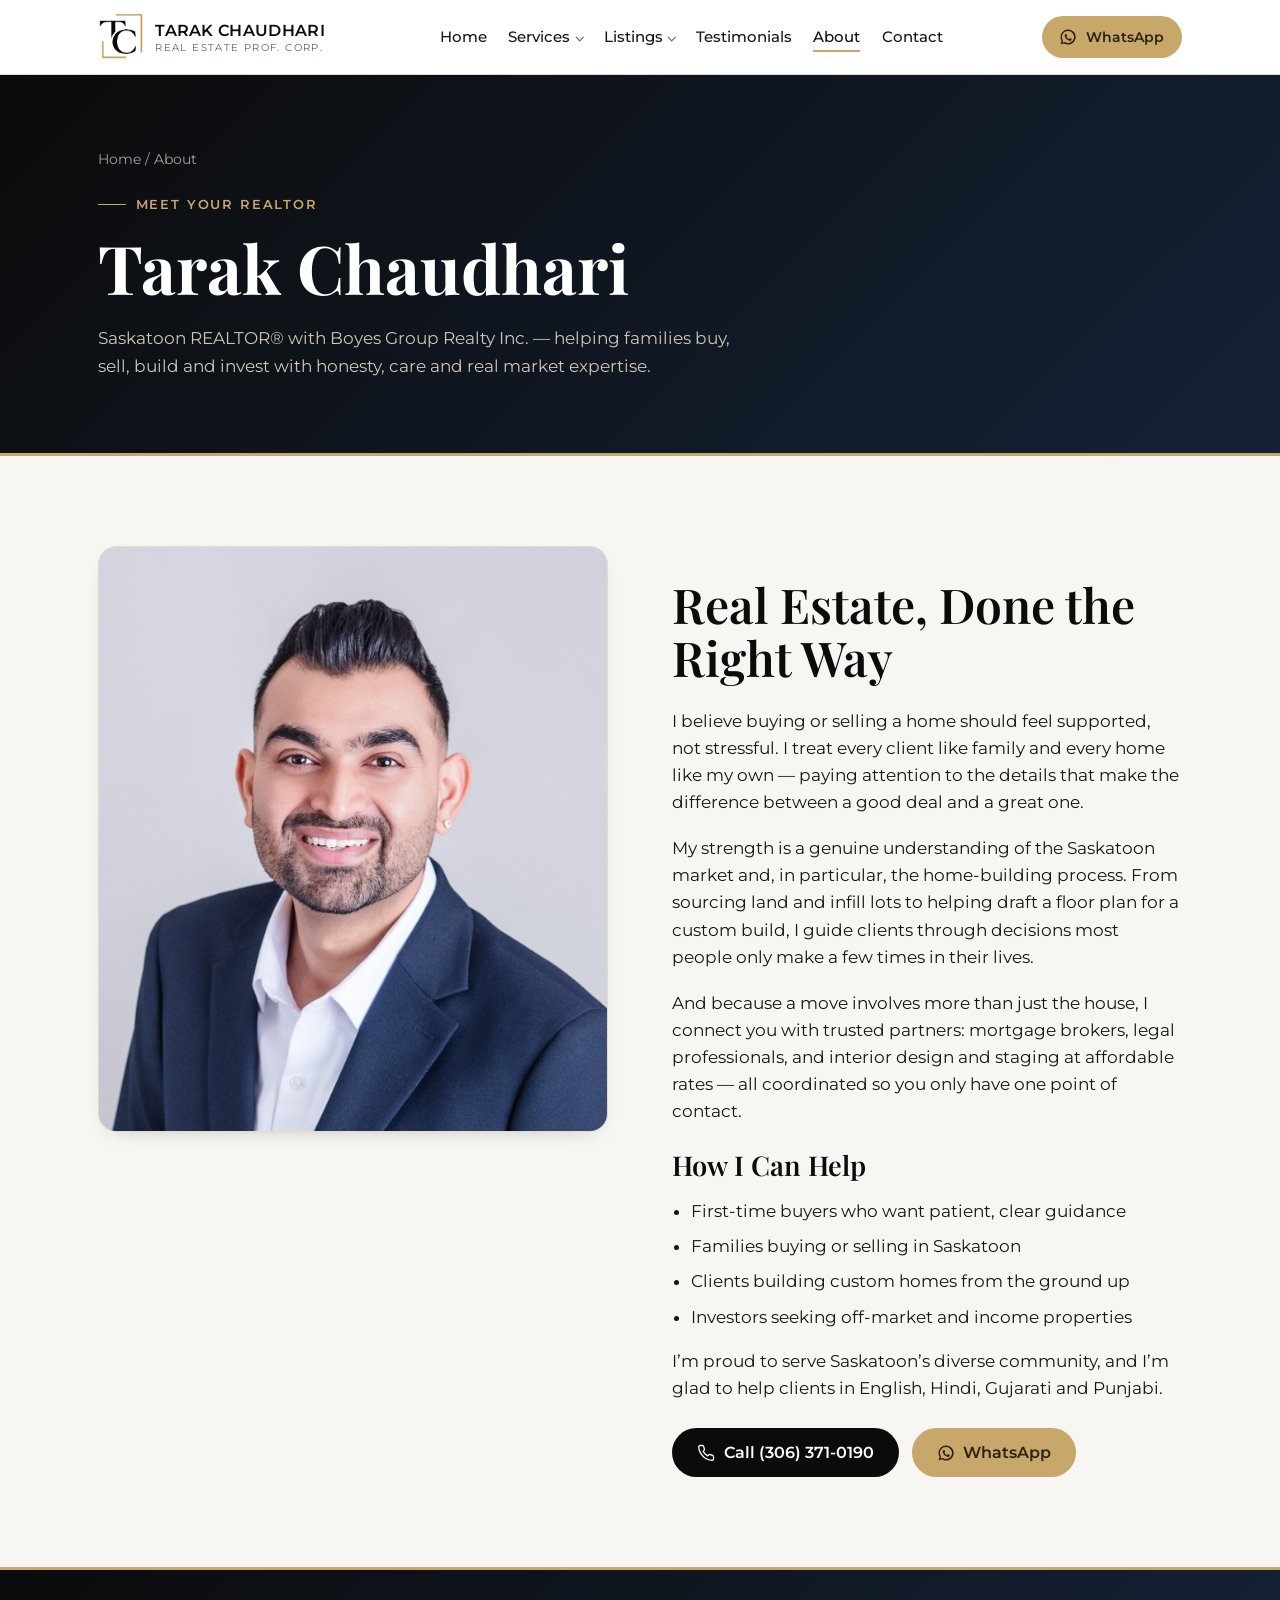
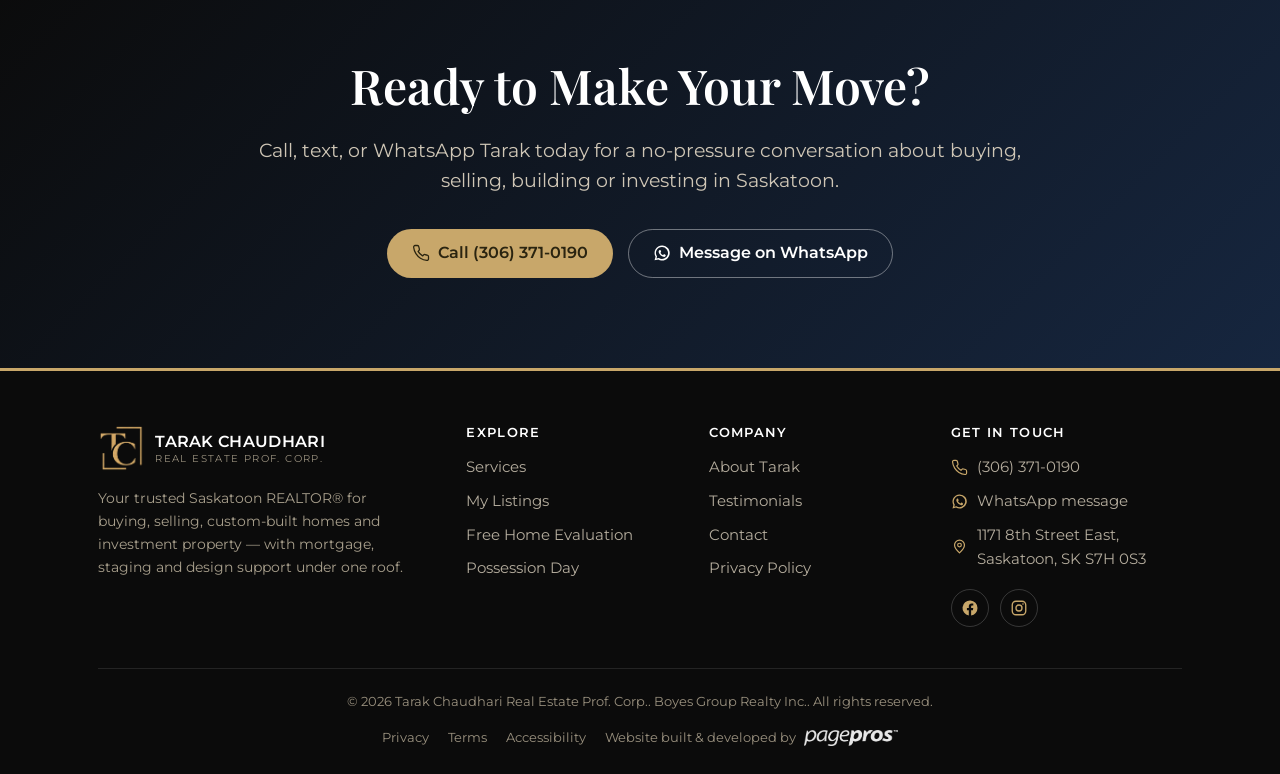
==== commit fef55399: "Add files via upload" ====
--- a/about.html
+++ b/about.html
@@ -29,6 +29,7 @@
 <script type="application/ld+json">{"@context": "https://schema.org", "@type": "Person", "name": "Tarak Chaudhari", "jobTitle": "REALTOR®", "worksFor": {"@type": "Organization", "name": "Boyes Group Realty Inc."}, "telephone": "+13063710190", "image": "https://tarakchaudhari.ca/images/tarak-headshot.jpg", "knowsLanguage": ["English", "Hindi", "Gujarati", "Punjabi"], "sameAs": ["https://www.facebook.com/tarak.chaudhari.3", "https://www.instagram.com/tarak0190/"]}</script>
 </head>
 <body>
+<a class="skip-link" href="#main">Skip to content</a>
 <header class="site-header">
   <div class="wrap nav">
     <a class="brand" href="index.html" aria-label="Tarak Chaudhari Real Estate Prof. Corp. home">
@@ -46,7 +47,7 @@
   </div>
 </header>
 
-<section class="page-hero">
+<main id="main"><section class="page-hero">
   <div class="wrap">
     <div class="crumb"><a href="index.html">Home</a> / About</div>
     <span class="eyebrow">Meet your realtor</span>
@@ -91,6 +92,7 @@
     </div>
   </div>
 </section>
+</main>
 <footer class="site-footer">
   <div class="wrap">
     <div class="foot-grid">
--- a/styles.css
+++ b/styles.css
@@ -9,11 +9,11 @@
   --ink-800:#0b0b0b31;
   --ink-soft:#2a2a2a;   /* charcoal */
   --gold:#c8a76a;        /* brand gold */
-  --gold-deep:#a8823f;
+  --gold-deep:#7d5f26;  /* AA-compliant gold for text on any light bg */
   --gold-bright:#d9b878;
   --navy:#16263f;        /* deep navy — secondary dark */
   --navy-soft:#1f3350;
-  --sage:#8a7d64;        /* muted taupe for secondary on dark */
+  --sage:#6b6149;        /* AA-compliant muted label color */
   --bone:#f8f6f2;        /* page background (off-white) */
   --bone-2:#efe9df;
   --champagne-bg:#f2ebdd; /* warm tinted section bg */
@@ -84,16 +84,19 @@
 .btn-gold{background:var(--gold);color:#2a2410}
 .btn-gold:hover{background:var(--gold-deep);color:#fff}
 .btn-ghost{background:transparent;color:var(--ink);border-color:var(--line)}
+.btn-ghost-light{background:transparent;color:#fff;border-color:rgba(255,255,255,.45)}
+.btn-ghost-light:hover{border-color:var(--gold);color:var(--gold);background:rgba(255,255,255,.04)}
 .btn-ghost:hover{border-color:var(--ink);background:rgba(11,11,11,.05)}
 .btn svg{width:18px;height:18px}
 
 /* ---------- header ---------- */
 .site-header{
   position:sticky;top:0;z-index:60;
-  background:rgba(246,243,236,.82);
-  backdrop-filter:saturate(1.3) blur(12px);
+  background:#ffffff;
   border-bottom:1px solid var(--line);
-}
+  transition:box-shadow .25s ease, border-color .25s ease;
+}
+.site-header.scrolled{box-shadow:0 6px 24px -14px rgba(11,11,11,.3);border-bottom-color:transparent}
 .nav{display:flex;align-items:center;justify-content:space-between;height:74px}
 .brand{display:flex;align-items:center;gap:.7rem;font-family:"Montserrat",sans-serif;font-weight:600;color:var(--ink);font-size:1.02rem;letter-spacing:.02em;line-height:1.15;flex:none;margin-right:1rem;text-transform:uppercase}
 .brand .mono-img{width:46px;height:46px;flex:none;display:block;background:url("[data-uri]") center/contain no-repeat}
@@ -505,3 +508,59 @@
 a.svc-card-link{text-decoration:none;color:inherit;display:block}
 .svc .svc-arrow{margin-top:1rem;color:var(--gold-deep);font-weight:600;font-size:.9rem;display:inline-flex;align-items:center;gap:.4rem;transition:gap .2s}
 .svc:hover .svc-arrow{gap:.7rem}
+
+/* ============================================================
+   Motion: small, fast animations (reduced-motion safe)
+   ============================================================ */
+@media (prefers-reduced-motion: no-preference){
+  /* reveal on scroll */
+  [data-reveal]{opacity:0;transform:translateY(16px);transition:opacity .5s ease, transform .5s ease}
+  [data-reveal].is-visible{opacity:1;transform:none}
+  [data-reveal][data-reveal-delay="1"]{transition-delay:.06s}
+  [data-reveal][data-reveal-delay="2"]{transition-delay:.12s}
+  [data-reveal][data-reveal-delay="3"]{transition-delay:.18s}
+
+  /* hero entrance */
+  .hero-copy > *{animation:fadeUp .6s ease both}
+  .hero-copy .eyebrow{animation-delay:.02s}
+  .hero-copy h1{animation-delay:.08s}
+  .hero-copy .lead{animation-delay:.16s}
+  .hero-copy .hero-cta{animation-delay:.24s}
+  .hero-copy .hero-stats{animation-delay:.32s}
+  .hero-media{animation:fadeIn .8s ease both .2s}
+  .hero-badge{animation:fadeUp .6s ease both .5s}
+
+  @keyframes fadeUp{from{opacity:0;transform:translateY(18px)}to{opacity:1;transform:none}}
+  @keyframes fadeIn{from{opacity:0}to{opacity:1}}
+}
+
+/* fast micro-interactions (safe for reduced-motion: these are subtle, but gate transforms) */
+.btn{transition:transform .15s ease, background .2s ease, color .2s ease, border-color .2s ease, box-shadow .2s ease}
+.btn-primary:hover,.btn-gold:hover{box-shadow:0 8px 20px -10px rgba(11,11,11,.45)}
+@media (prefers-reduced-motion: reduce){
+  .btn:hover{transform:none}
+  .hero-copy > *,.hero-media,.hero-badge{animation:none}
+}
+
+/* ============================================================
+   Accessibility: keyboard focus, skip link, min tap targets
+   ============================================================ */
+a:focus-visible, button:focus-visible, .btn:focus-visible,
+input:focus-visible, select:focus-visible, textarea:focus-visible,
+summary:focus-visible, [tabindex]:focus-visible{
+  outline:3px solid var(--gold);
+  outline-offset:2px;
+  border-radius:4px;
+}
+/* dark-surface focus needs a lighter ring for contrast */
+.site-footer a:focus-visible, .page-hero a:focus-visible, .band a:focus-visible,
+.areas span:focus-visible, .cta-final a:focus-visible, .svc-side-card a:focus-visible,
+.search-card a:focus-visible{
+  outline-color:#e9dcc5;
+}
+/* visible skip-to-content link for screen reader / keyboard users */
+.skip-link{
+  position:absolute;left:-9999px;top:0;z-index:200;background:var(--ink);color:#fff;
+  padding:.7rem 1.1rem;border-radius:0 0 8px 0;font-weight:600;font-size:.95rem;
+}
+.skip-link:focus{left:0}
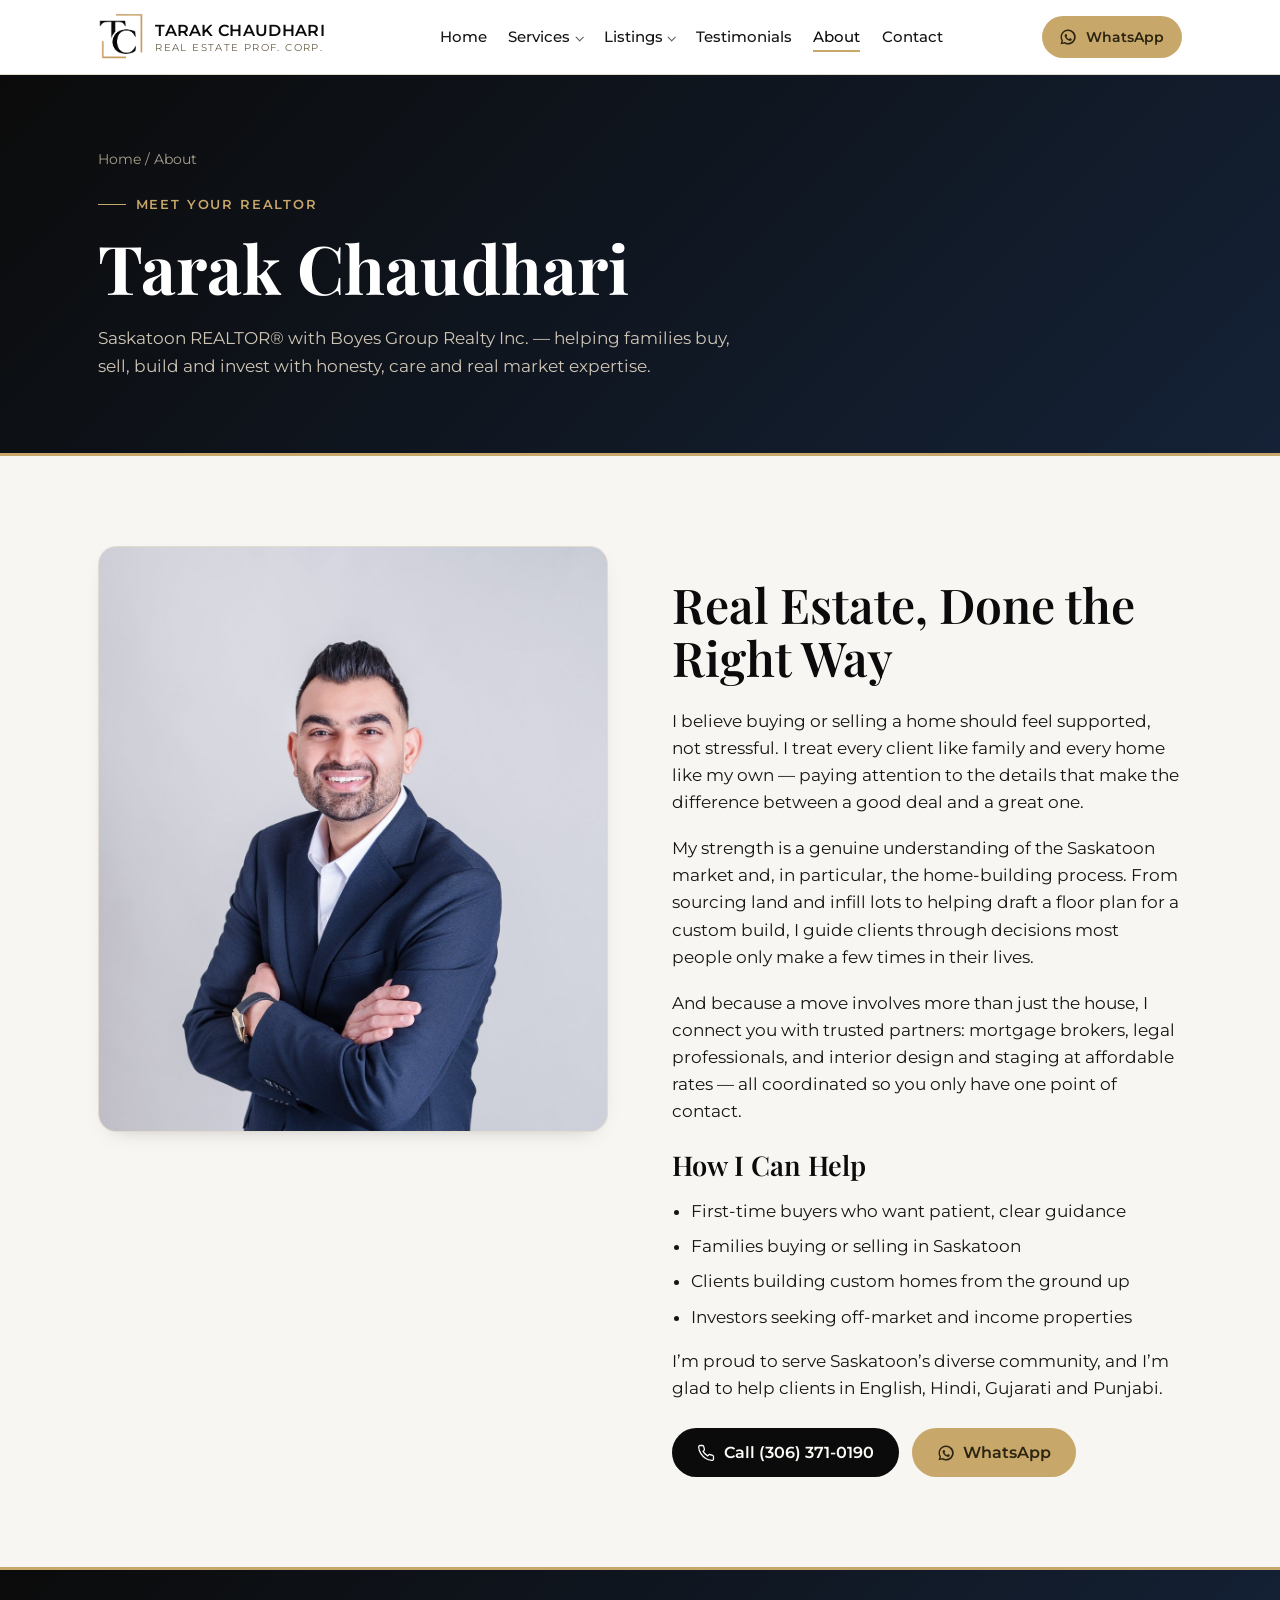
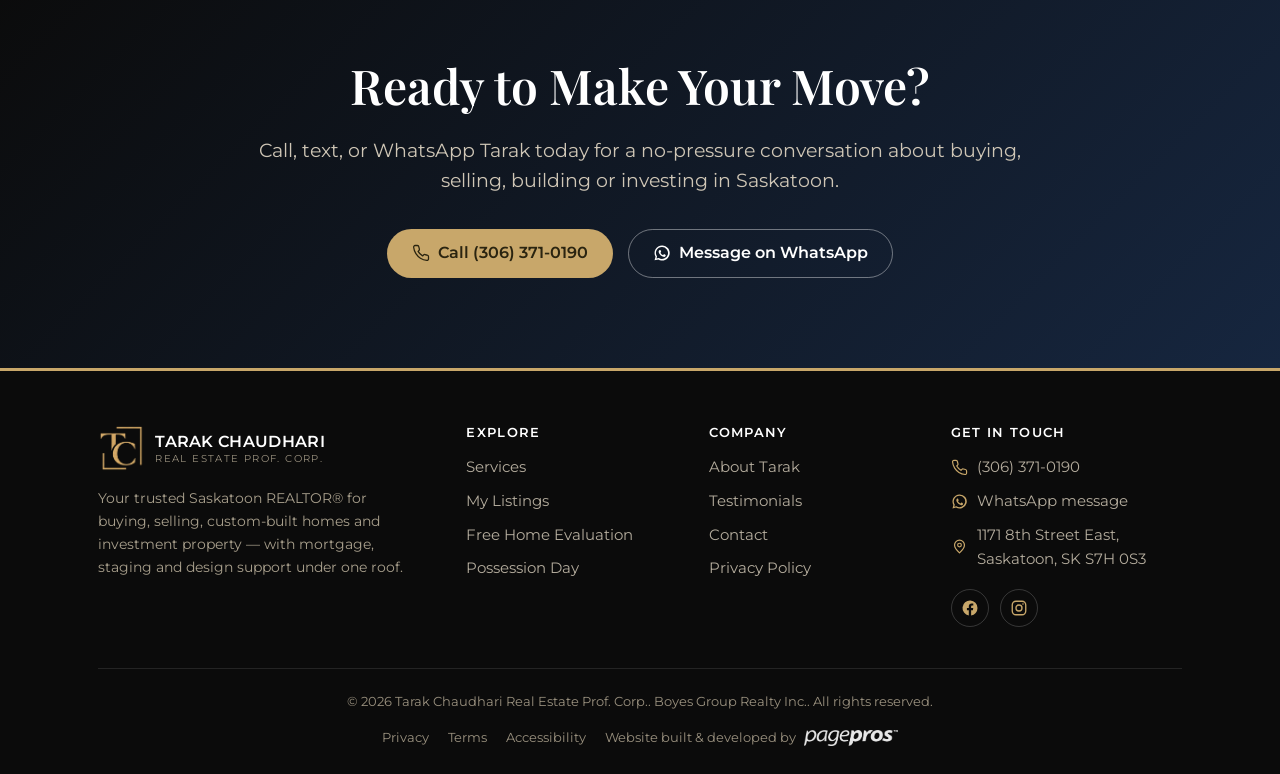
==== commit 1a0d3248: "Add files via upload" ====
--- a/about.html
+++ b/about.html
@@ -58,7 +58,7 @@
 
 <section class="split-section">
   <div class="wrap split split-sticky">
-    <div class="split-media split-media--sticky" style="aspect-ratio:4/4.6"><img src="[data-uri]